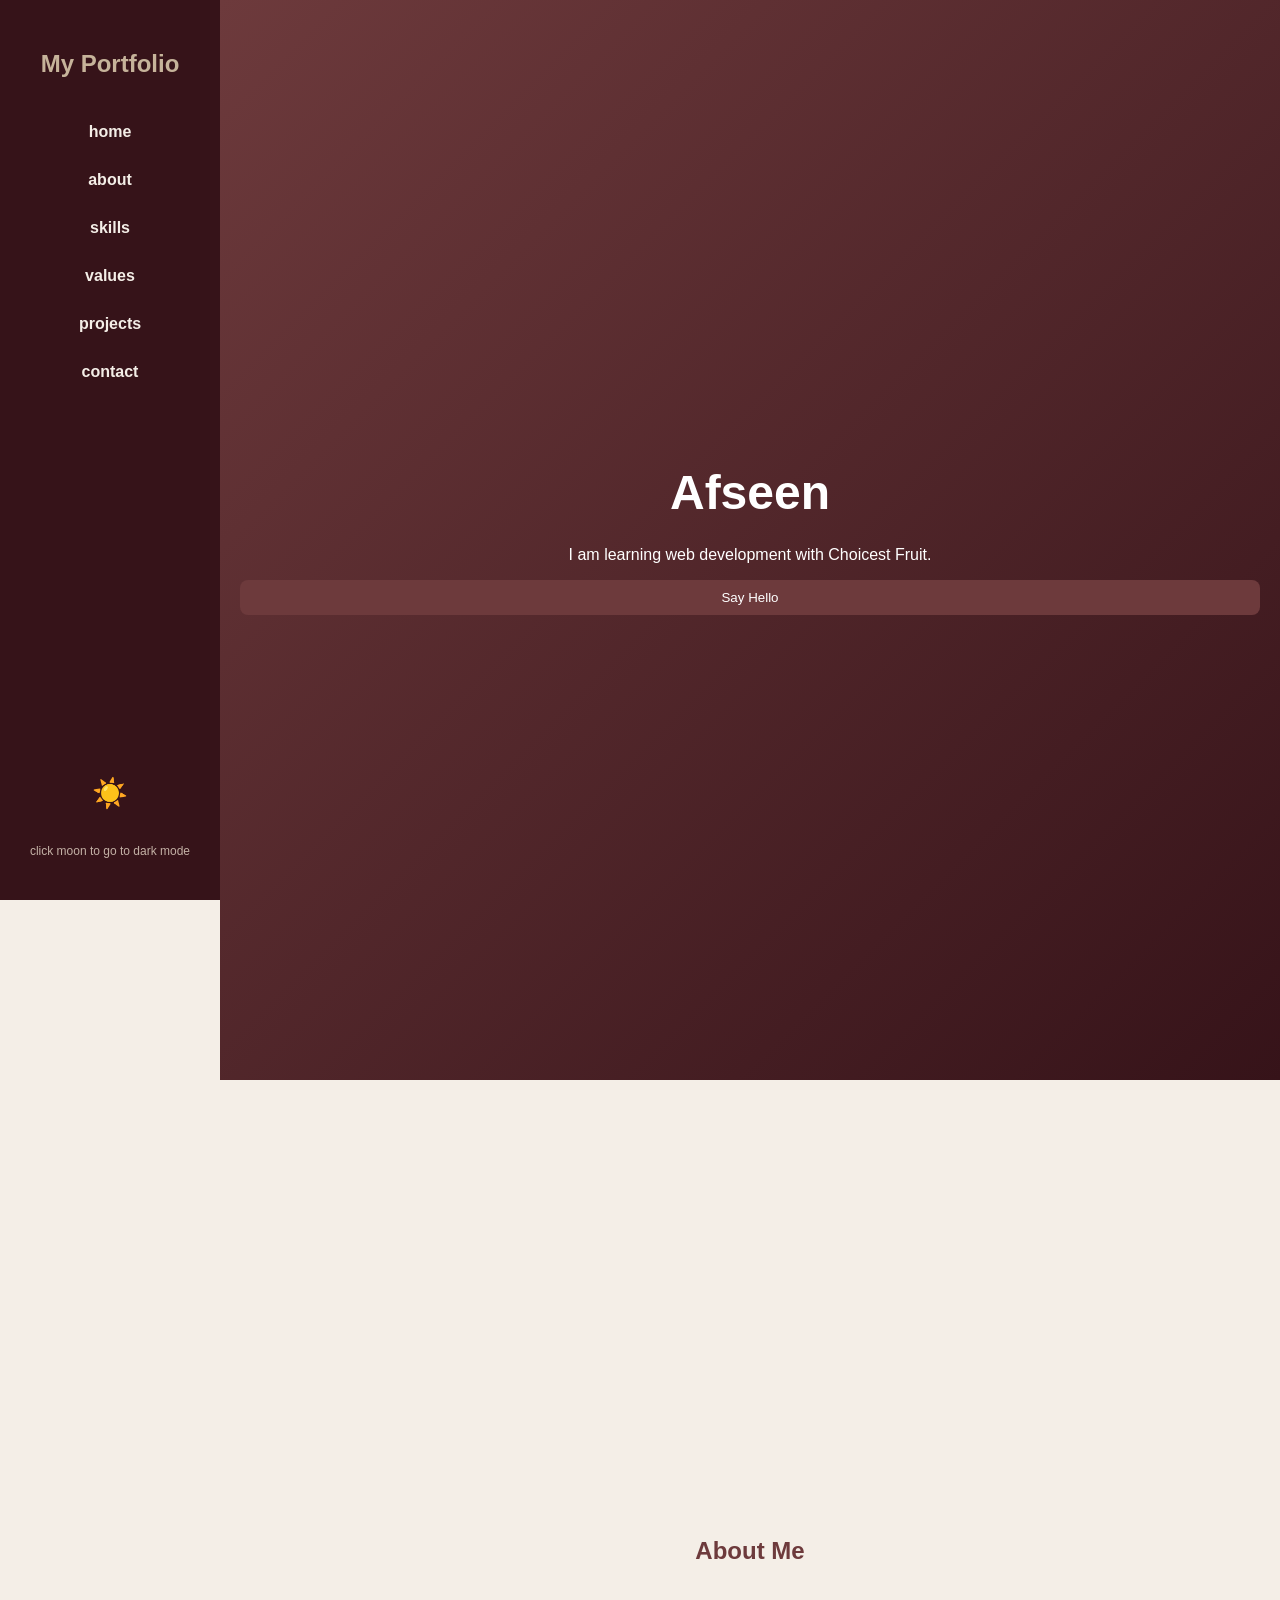
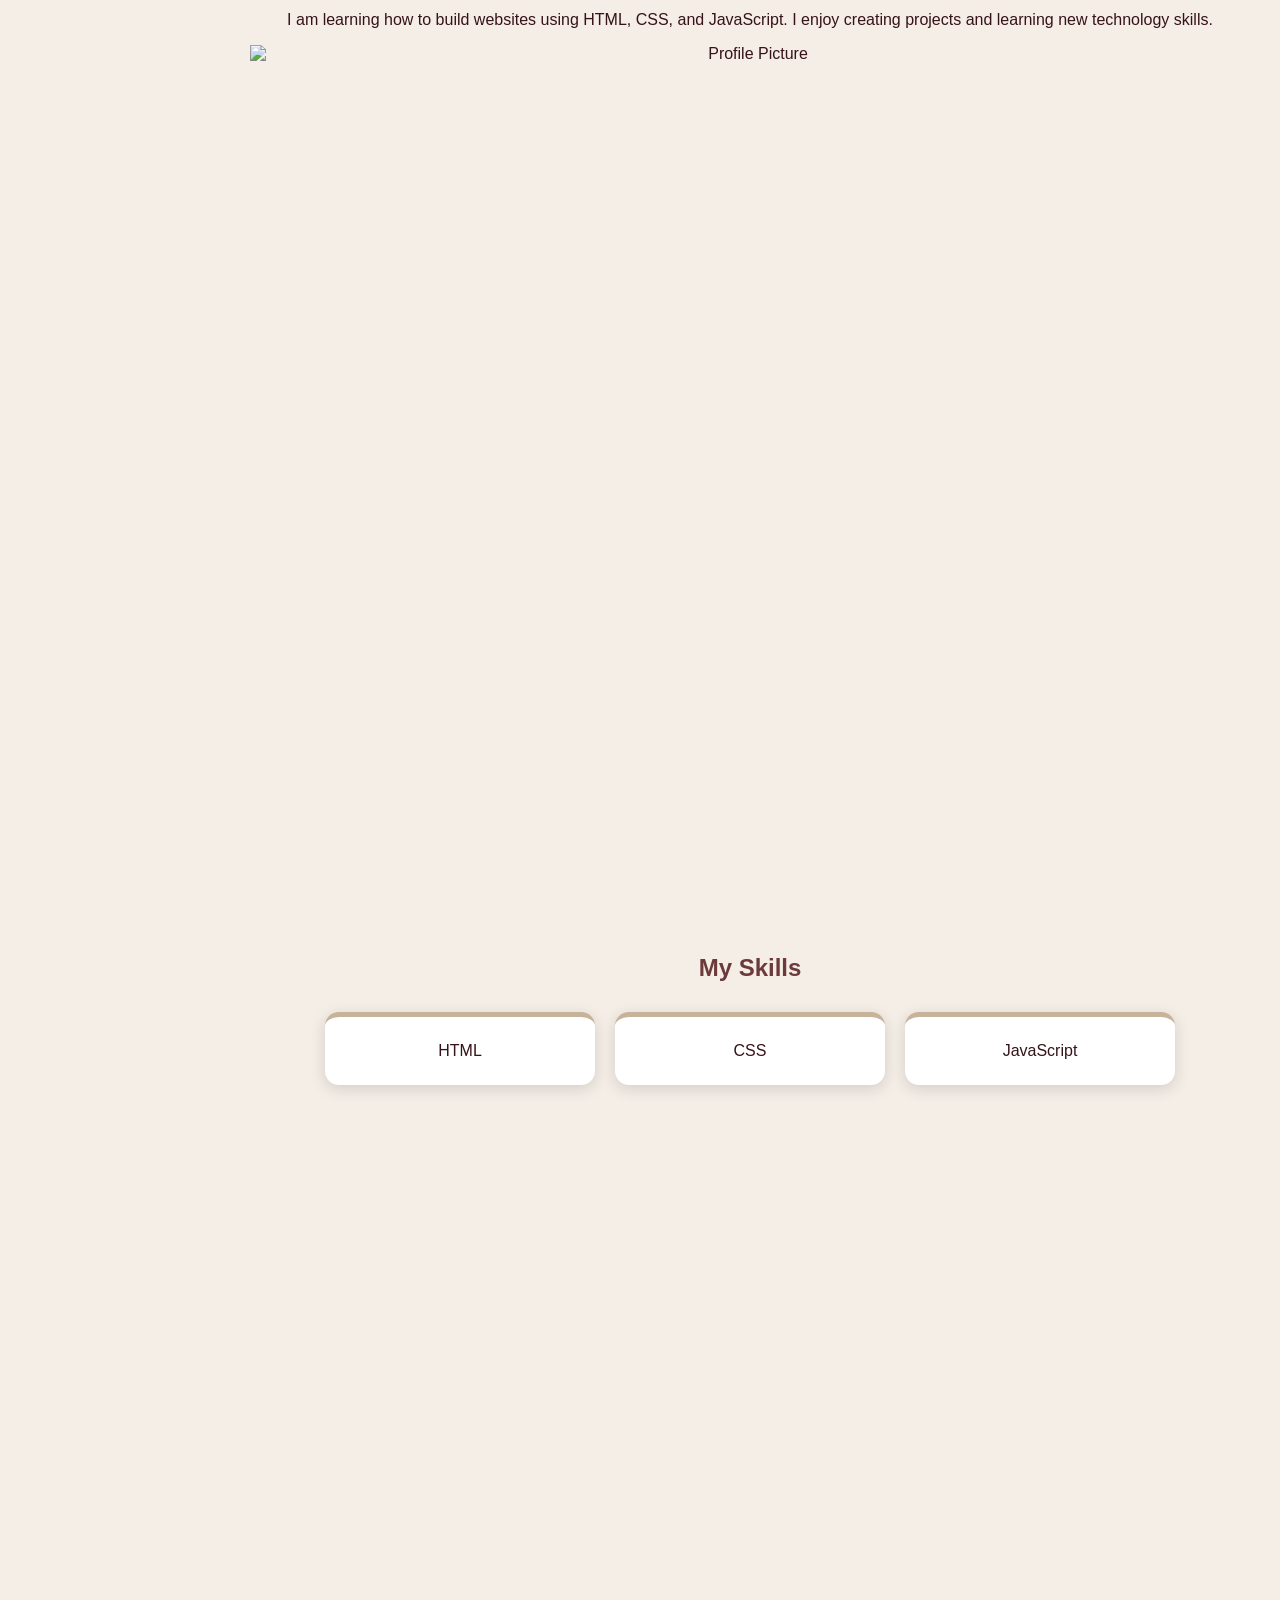
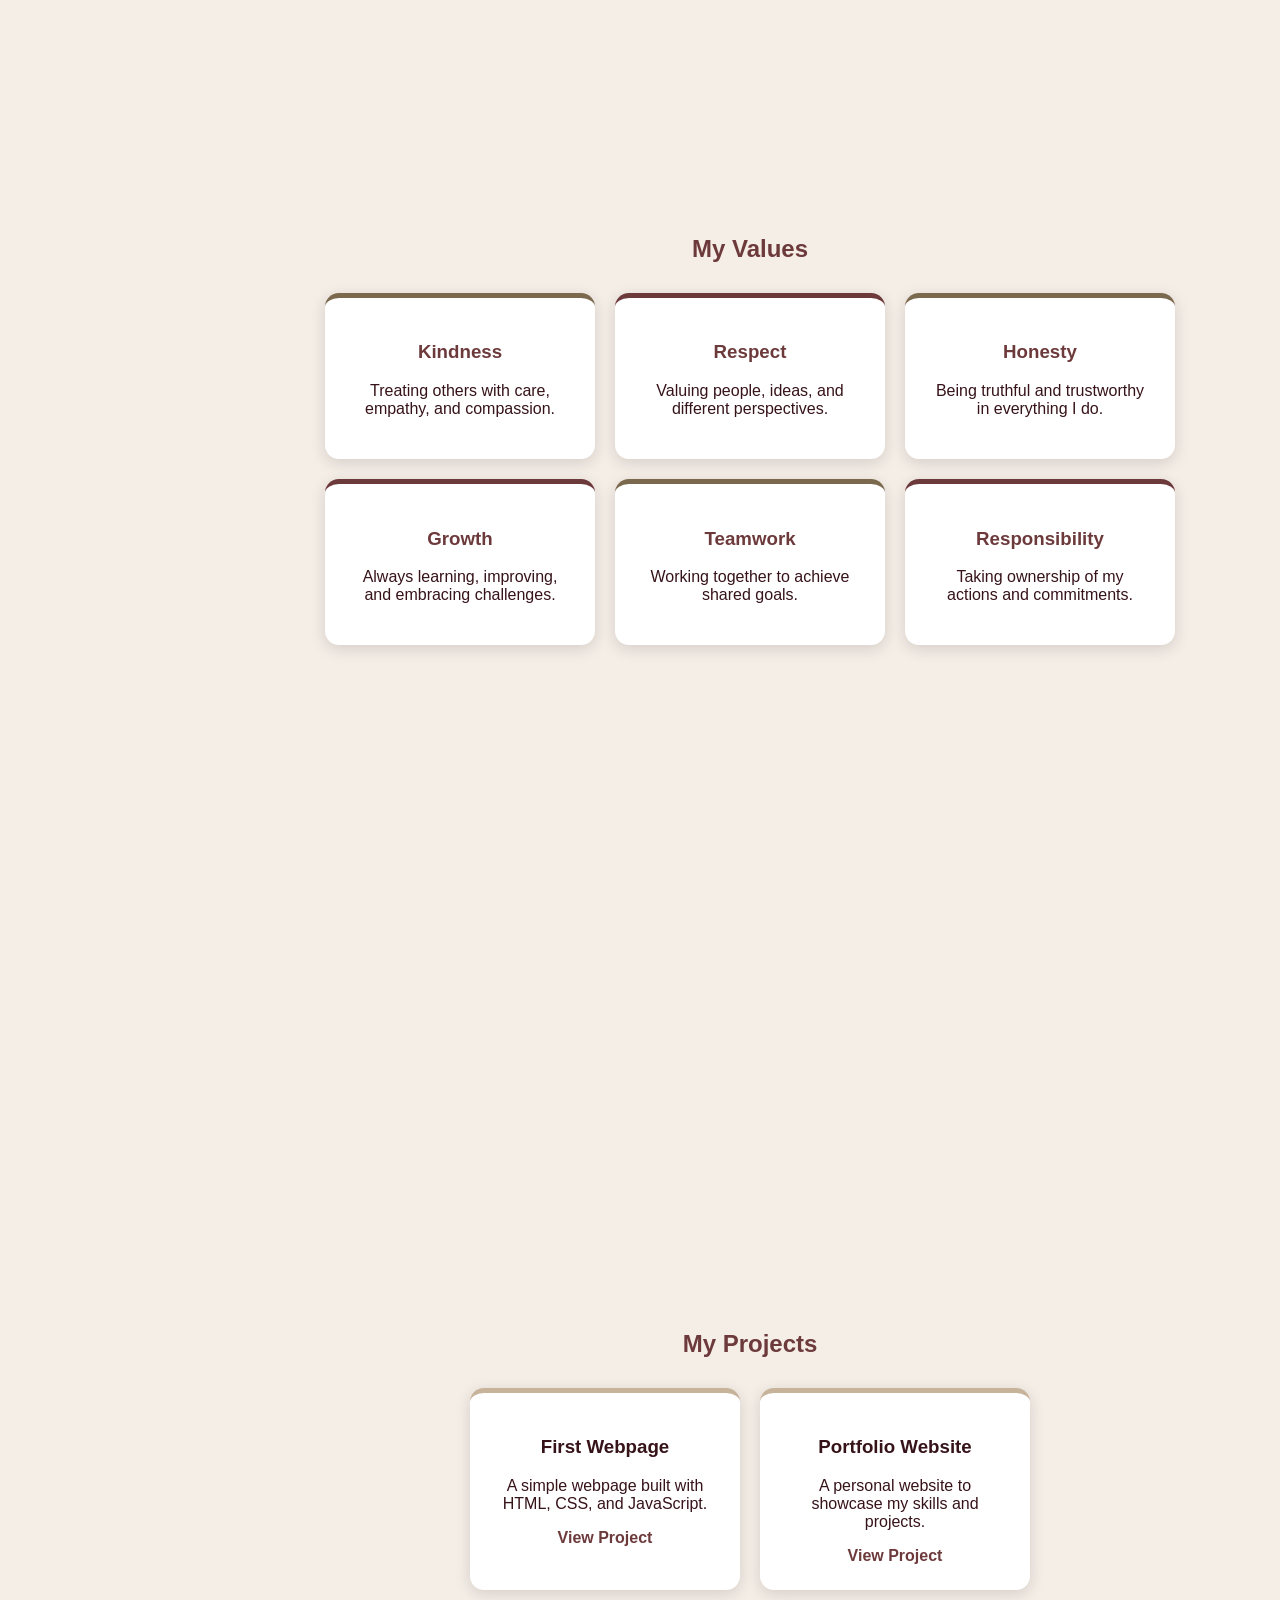
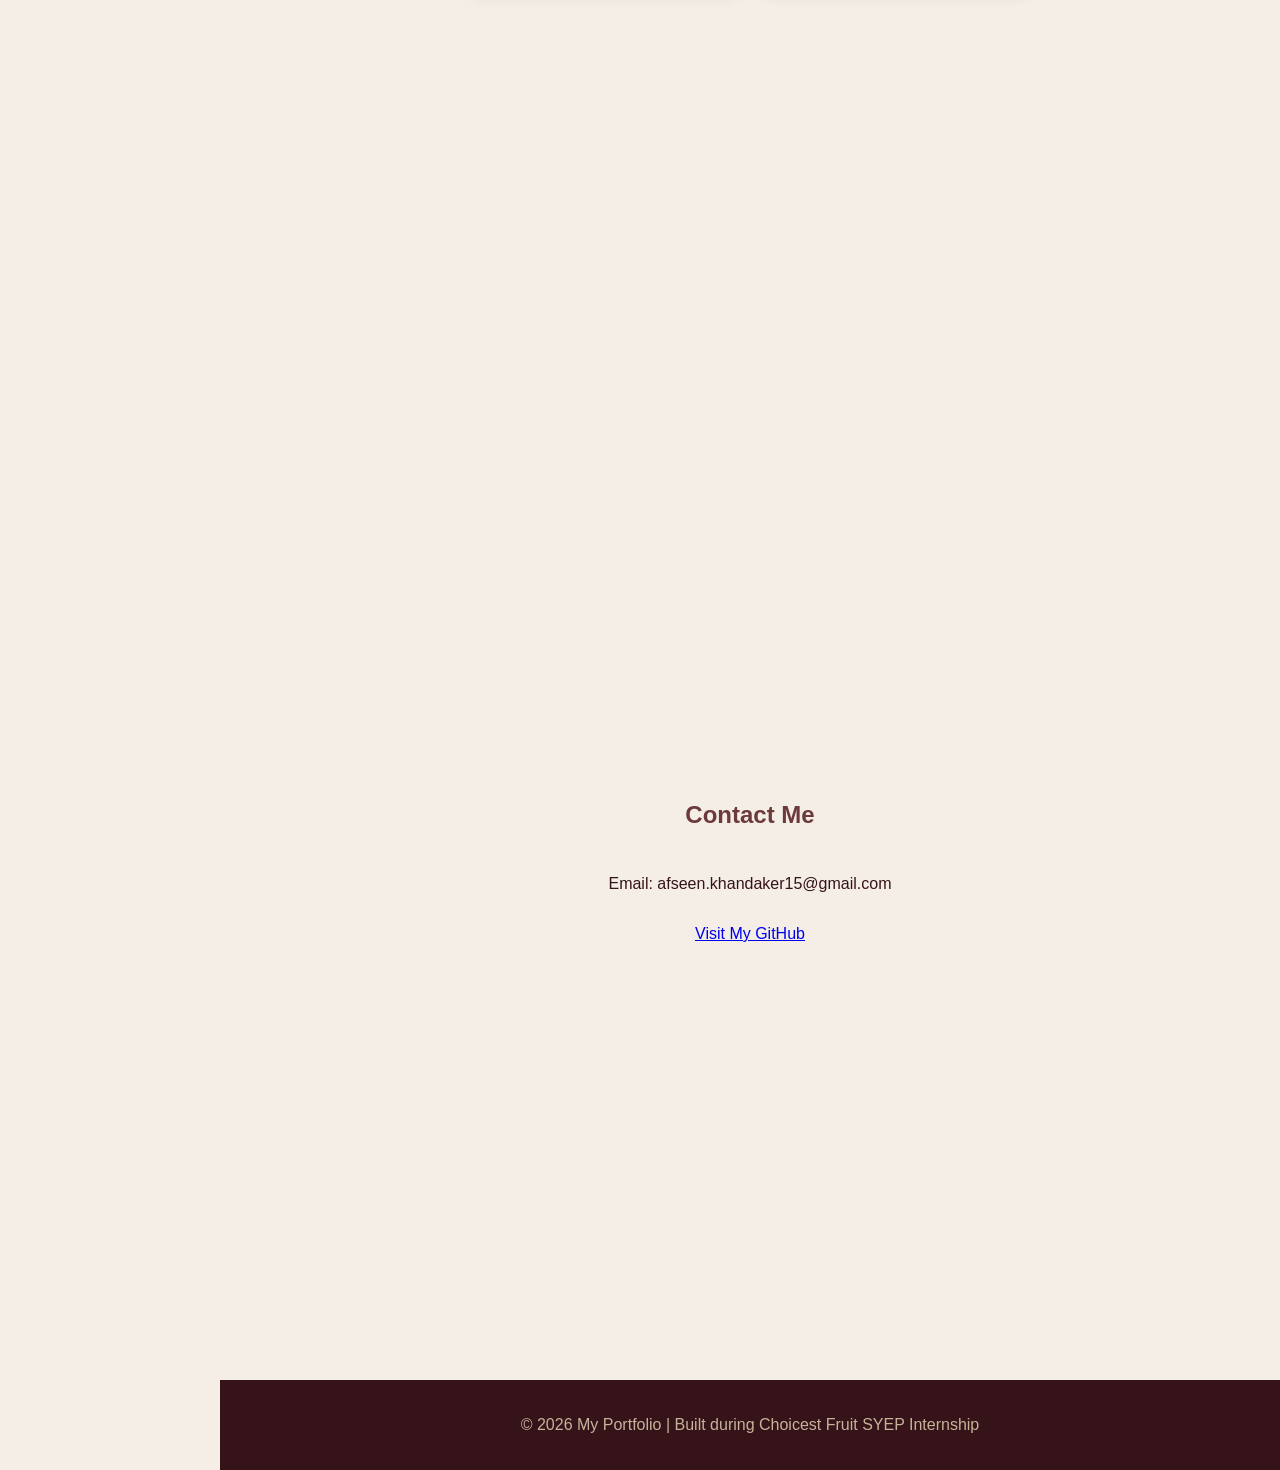
==== index.html @ c5406f1b "update values" ====
<!DOCTYPE html>
<html lang="en">
<head>
  <meta charset="UTF-8" />
  <meta name="viewport" content="width=device-width, initial-scale=1.0" />
  <title>My Portfolio Page</title>
  <link rel="stylesheet" href="style.css" />
</head>
<body>

  <div class="stars"></div>
  
  <nav class="navbar">
    <h2 class="logo">My Portfolio</h2>

    <div class="nav-links">
      <a href="#home">home</a>
      <a href="#about">about</a>
      <a href="#skills">skills</a>
      <a href="#values">values</a>
      <a href="#projects">projects</a>
      <a href="#contact">contact</a>
    </div>

    <div class="theme-wrapper">
      <button id="themeButton" class="theme-button">
        <span id="themeIcon">☀️</span>
      </button>
      <p class="theme-label">click moon to go to dark mode</p>
    </div>
  </nav>

  <header id="home" class="hero">
    <h1>Afseen</h1>
    <p>I am learning web development with Choicest Fruit.</p>
    <button id="helloButton">Say Hello</button>
    <p id="message"></p>
  </header>

  <section id="about" class="section">
    <h2>About Me</h2>
    <p>
      I am learning how to build websites using HTML, CSS, and JavaScript.
      I enjoy creating projects and learning new technology skills.
    </p>
    <img src="profile.jpg" alt="Profile Picture" class="profile-image" />
  </section>

  <section id="skills" class="section">
    <h2>My Skills</h2>

    <div class="card-container">
      <div class="card">HTML</div>
      <div class="card">CSS</div>
      <div class="card">JavaScript</div>
    </div>
  </section>
    <section id="values" class="section">
  <h2>My Values</h2>

  <div class="card-container">
    <div class="value-card">
      <h3>Kindness</h3>
      <p>Treating others with care, empathy, and compassion.</p>
    </div>

    <div class="value-card">
      <h3>Respect</h3>
      <p>Valuing people, ideas, and different perspectives.</p>
    </div>

    <div class="value-card">
      <h3>Honesty</h3>
      <p>Being truthful and trustworthy in everything I do.</p>
    </div>

    <div class="value-card">
      <h3>Growth</h3>
      <p>Always learning, improving, and embracing challenges.</p>
    </div>

    <div class="value-card">
      <h3>Teamwork</h3>
      <p>Working together to achieve shared goals.</p>
    </div>

    <div class="value-card">
      <h3>Responsibility</h3>
      <p>Taking ownership of my actions and commitments.</p>
    </div>
  </div>
</section>


  
  <section id="projects" class="section">
    <h2>My Projects</h2>

    <div class="card-container">
      <div class="project-card">
        <h3>First Webpage</h3>
        <p>A simple webpage built with HTML, CSS, and JavaScript.</p>
        <a href="#">View Project</a>
      </div>

      <div class="project-card">
        <h3>Portfolio Website</h3>
        <p>A personal website to showcase my skills and projects.</p>
        <a href="#">View Project</a>
      </div>
    </div>
  </section>

  <section id="contact" class="section">
    <h2>Contact Me</h2>
    <p>Email: afseen.khandaker15@gmail.com</p>
    <p>
      <a href="https://github.com" target="_blank">Visit My GitHub</a>
    </p>
  </section>

  <footer class="footer">
    <p>© 2026 My Portfolio | Built during Choicest Fruit SYEP Internship</p>
  </footer>

  <script src="script.js"></script>
</body>
</html>
---- style.css ----
body {
  margin: 0;
  font-family: Arial, sans-serif;
  background-color: #F4EEE7;
  color: #361319;
  transition: all 0.3s ease;

  /* Makes room for sidebar */
  padding-left: 220px;
}

html {
  scroll-behavior: smooth;
}

/* ===== Navbar ===== */
.navbar {
  position: fixed;
  left: 0;
  top: 0;
  width: 220px;
  height: 100vh;
  background: #361319;
  color: white;
  display: flex;
  flex-direction: column;
  align-items: center;
  padding-top: 30px;
  box-sizing: border-box;
  z-index: 1000;
}

.logo {
  color: #C6B39A;
  margin-bottom: 30px;
  text-align: center;
}

.nav-links {
  display: flex;
  flex-direction: column;
  width: 100%;
  flex: 1;
}

.nav-links a {
  color: #F4EEE7;
  text-decoration: none;
  padding: 15px 20px;
  text-align: center;
  font-weight: bold;
  transition: all 0.3s ease;
}

.nav-links a:hover {
  color: #C6B39A;
  background: rgba(255, 255, 255, 0.08);
  box-shadow: inset 4px 0 #C6B39A;
}

#themeButton {
  margin-top: auto;
  margin-bottom: 30px;
}

/* ===== Buttons ===== */
button {
  background: #6D3A3C;
  color: white;
  border: none;
  padding: 10px 16px;
  cursor: pointer;
  border-radius: 8px;
  transition: all 0.3s ease;
}

button:hover {
  background: #7B694E;
  transform: translateY(-2px);
}

/* ===== Hero ===== */
.hero {
  text-align: center;
  padding: 90px 20px;
  min-height: 100vh;

  display: flex;
  flex-direction: column;
  justify-content: center;

  background: linear-gradient(
    135deg,
    #6D3A3C,
    #361319
  );
  color: white;
}

.hero h1 {
  font-size: 3rem;
  margin-bottom: 10px;
}

/* ===== Sections ===== */
.section {
  padding: 60px 30px;
  text-align: center;

  min-height: 100vh;

  display: flex;
  flex-direction: column;
  justify-content: center;
}

.section h2 {
  color: #6D3A3C;
  margin-bottom: 30px;
}

/* ===== Cards ===== */
.card-container {
  display: flex;
  justify-content: center;
  gap: 20px;
  flex-wrap: wrap;
}

.card,
.project-card,
.value-card {
  background: #FFFFFF;
  padding: 25px;
  width: 220px;
  border-radius: 14px;
  box-shadow: 0 4px 15px rgba(54, 19, 25, 0.15);
  transition: all 0.35s ease;
  border-top: 5px solid #C6B39A;
}

/* Hover Animation */
.card:hover,
.project-card:hover,
.value-card:hover {
  transform: translateY(-10px) scale(1.05);
  box-shadow: 0 10px 25px rgba(54, 19, 25, 0.3);
}

/* ===== Value Cards ===== */
.value-card h3 {
  color: #6D3A3C;
}

.value-card:nth-child(odd) {
  border-top-color: #7B694E;
}

.value-card:nth-child(even) {
  border-top-color: #6D3A3C;
}

/* ===== Project Links ===== */
.project-card a {
  color: #6D3A3C;
  text-decoration: none;
  font-weight: bold;
}

.project-card a:hover {
  color: #7B694E;
}

/* ===== Footer ===== */
.footer {
  text-align: center;
  background: #361319;
  color: #C6B39A;
  padding: 20px;
}

/* ===== Dark Mode ===== */
.dark {
  background-color: #280B0F;
  color: #E7D9C9;
}

/* Navbar */
.dark .navbar {
  background: #1A0609;
}

.dark .logo {
  color: #C6B39A;
}

.dark .nav-links a {
  color: #E7D9C9;
}

.dark .nav-links a:hover {
  color: #C6B39A;
}

/* Hero */
.dark .hero {
  background: linear-gradient(
    135deg,
    #361319,
    #280B0F
  );
}

/* Headings */
.dark .section h2 {
  color: #C6B39A;
}

/* Cards */
.dark .card,
.dark .project-card,
.dark .value-card {
  background: #361319;
  color: #F4EEE7;
  border-top: 5px solid #C6B39A;
  box-shadow: 0 4px 15px rgba(0,0,0,0.4);
}

.dark .card:hover,
.dark .project-card:hover,
.dark .value-card:hover {
  background: #4A1F25;
}

/* Links */
.dark .project-card a {
  color: #C6B39A;
}

.dark .project-card a:hover {
  color: white;
}

/* Buttons */
.dark button {
  background: #7B694E;
}

.dark button:hover {
  background: #C6B39A;
  color: #280B0F;
}

/* Footer */
.dark .footer {
  background: #1A0609;
  color: #C6B39A;
}



/* ===== Mobile ===== */
@media (max-width: 768px) {

  .navbar {
    width: 100%;
    height: auto;
    position: fixed;

    flex-direction: row;
    justify-content: space-between;
    padding: 15px;
  }

  .logo {
    margin: 0;
  }

  .nav-links {
    flex-direction: row;
    width: auto;
  }

  .nav-links a {
    padding: 10px;
    font-size: 0.9rem;
  }

  body {
    padding-left: 0;
    padding-top: 80px;
  }

  #themeButton {
    margin: 0;
  }

  .hero,
  .section {
    min-height: auto;
  }
}

/* =========================
   THEME TOGGLE
========================= */

/* ===== Theme Toggle (ICON ONLY) ===== */

.theme-wrapper {
  display: flex;
  flex-direction: column;
  align-items: center;
  margin-bottom: 30px;
}

.theme-button {
  background: none;
  border: none;
  font-size: 1.8rem;
  cursor: pointer;
  color: #C6B39A;

  transition: transform 0.5s ease, color 0.5s ease;
}

.theme-button:hover {
  transform: scale(1.2);
}

.theme-button.rotate {
  transform: rotate(180deg);
}

.theme-label {
  font-size: 0.75rem;
  color: #E7D9C9;
  margin-top: 6px;
  text-align: center;
  opacity: 0.8;
}

/* =========================
   STARS
========================= */

.stars {
  position: fixed;
  top: 0;
  left: 0;

  width: 100%;
  height: 100%;

  pointer-events: none;
  z-index: -1;

  opacity: 0;
  transition: opacity 1s ease;
}

.stars::before,
.stars::after {
  content: "";

  position: absolute;
  width: 100%;
  height: 100%;

  background-image:
    radial-gradient(circle, white 1px, transparent 1px),
    radial-gradient(circle, white 1px, transparent 1px),
    radial-gradient(circle, white 1px, transparent 1px);

  background-size:
    120px 120px,
    180px 180px,
    240px 240px;

  animation: twinkle 4s infinite alternate;
}

.dark .stars {
  opacity: 1;
}

@keyframes twinkle {
  from {
    opacity: 0.3;
  }
  to {
    opacity: 1;
  }
}


/* ========================= CLOUDS (LIGHT MODE) ========================= */
.clouds {
  position: fixed;
  top: 0;
  left: 0;
  width: 100%;
  height: 100%;
  pointer-events: none;
  z-index: -1;
  opacity: 1;
  transition: opacity 0.8s ease;
}

/* hide clouds in dark mode */
.dark .clouds {
  opacity: 0;
}

/* cloud shapes */
.clouds::before,
.clouds::after {
  content: "";
  position: absolute;
  background: rgba(255, 255, 255, 0.8);
  border-radius: 50px;
  width: 200px;
  height: 60px;
  top: 20%;
  left: -250px;
  box-shadow:
    120px 30px 0 rgba(255, 255, 255, 0.8),
    240px 10px 0 rgba(255, 255, 255, 0.7),
    360px 40px 0 rgba(255, 255, 255, 0.6);
  animation: moveClouds 25s linear infinite;
}

/* second cloud layer */
.clouds::after {
  top: 60%;
  width: 180px;
  height: 50px;
  animation-duration: 35s;
  opacity: 0.7;
}

/* animation */
@keyframes moveClouds {
  from {
    transform: translateX(0);
  }
  to {
    transform: translateX(140vw);
  }
}

/* =========================
   SMOOTH BACKGROUND CHANGE
========================= */

body {
  transition:
    background-color 0.8s ease,
    color 0.8s ease;
}

.hero,
.navbar,
.card,
.project-card,
.value-card,
.footer {
  transition: all 0.8s ease;
}

/* override global button style for theme toggle */
.theme-button {
  background: none !important;
  border: none !important;
  box-shadow: none !important;
  padding: 0 !important;
  border-radius: 0 !important;
  font-size: 1.8rem;
  line-height: 1;
}
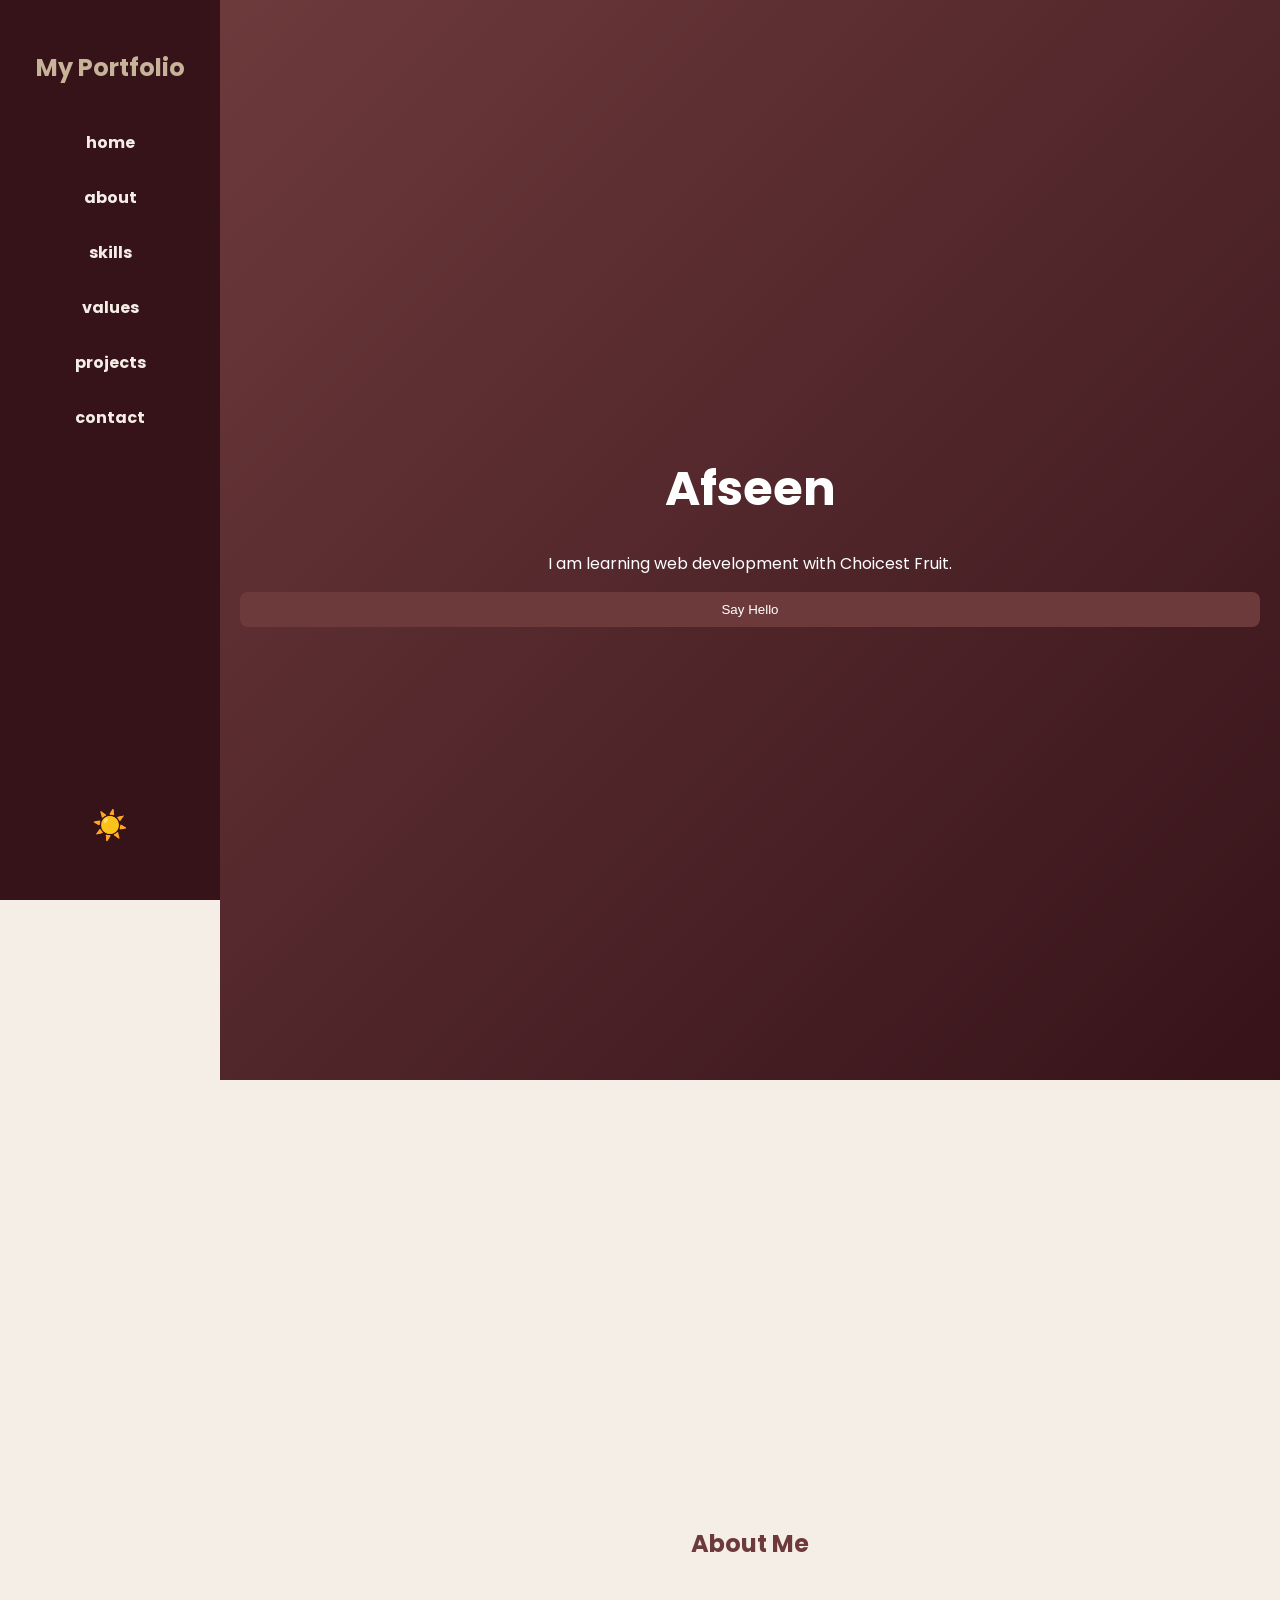
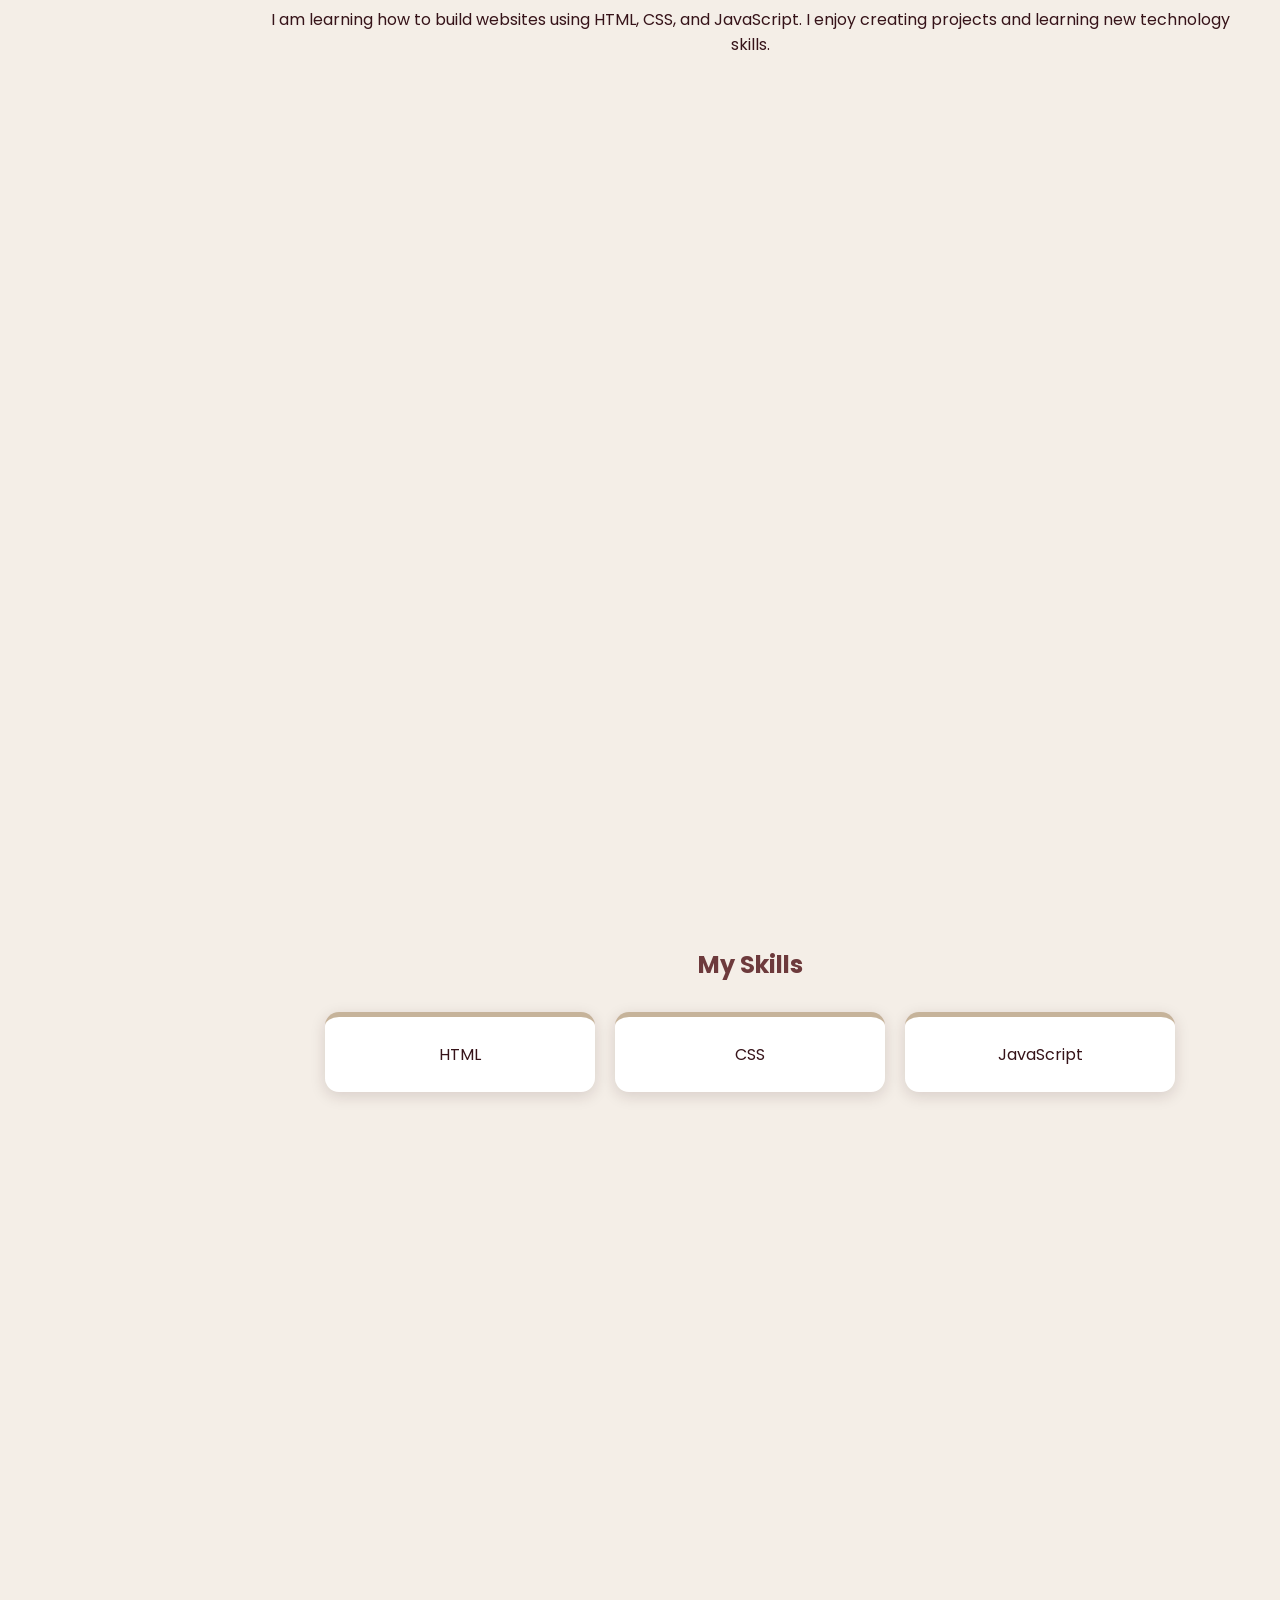
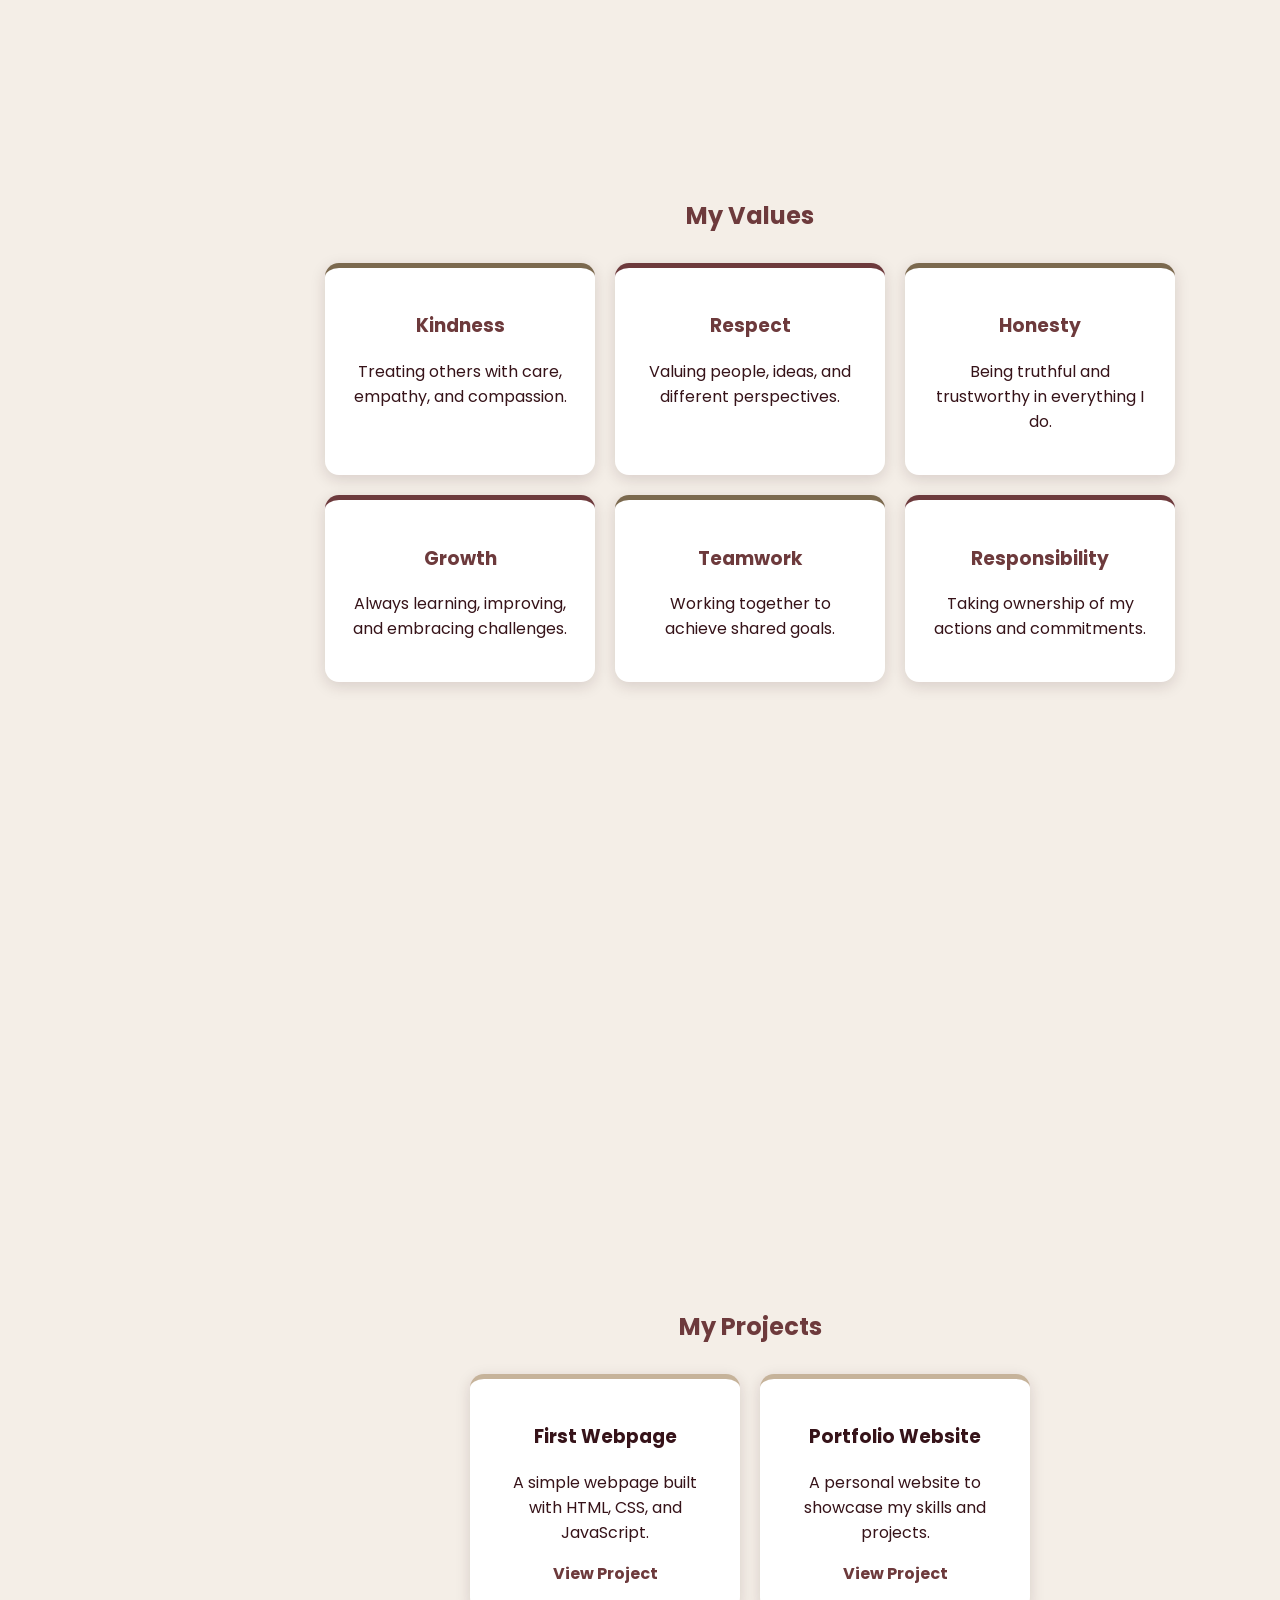
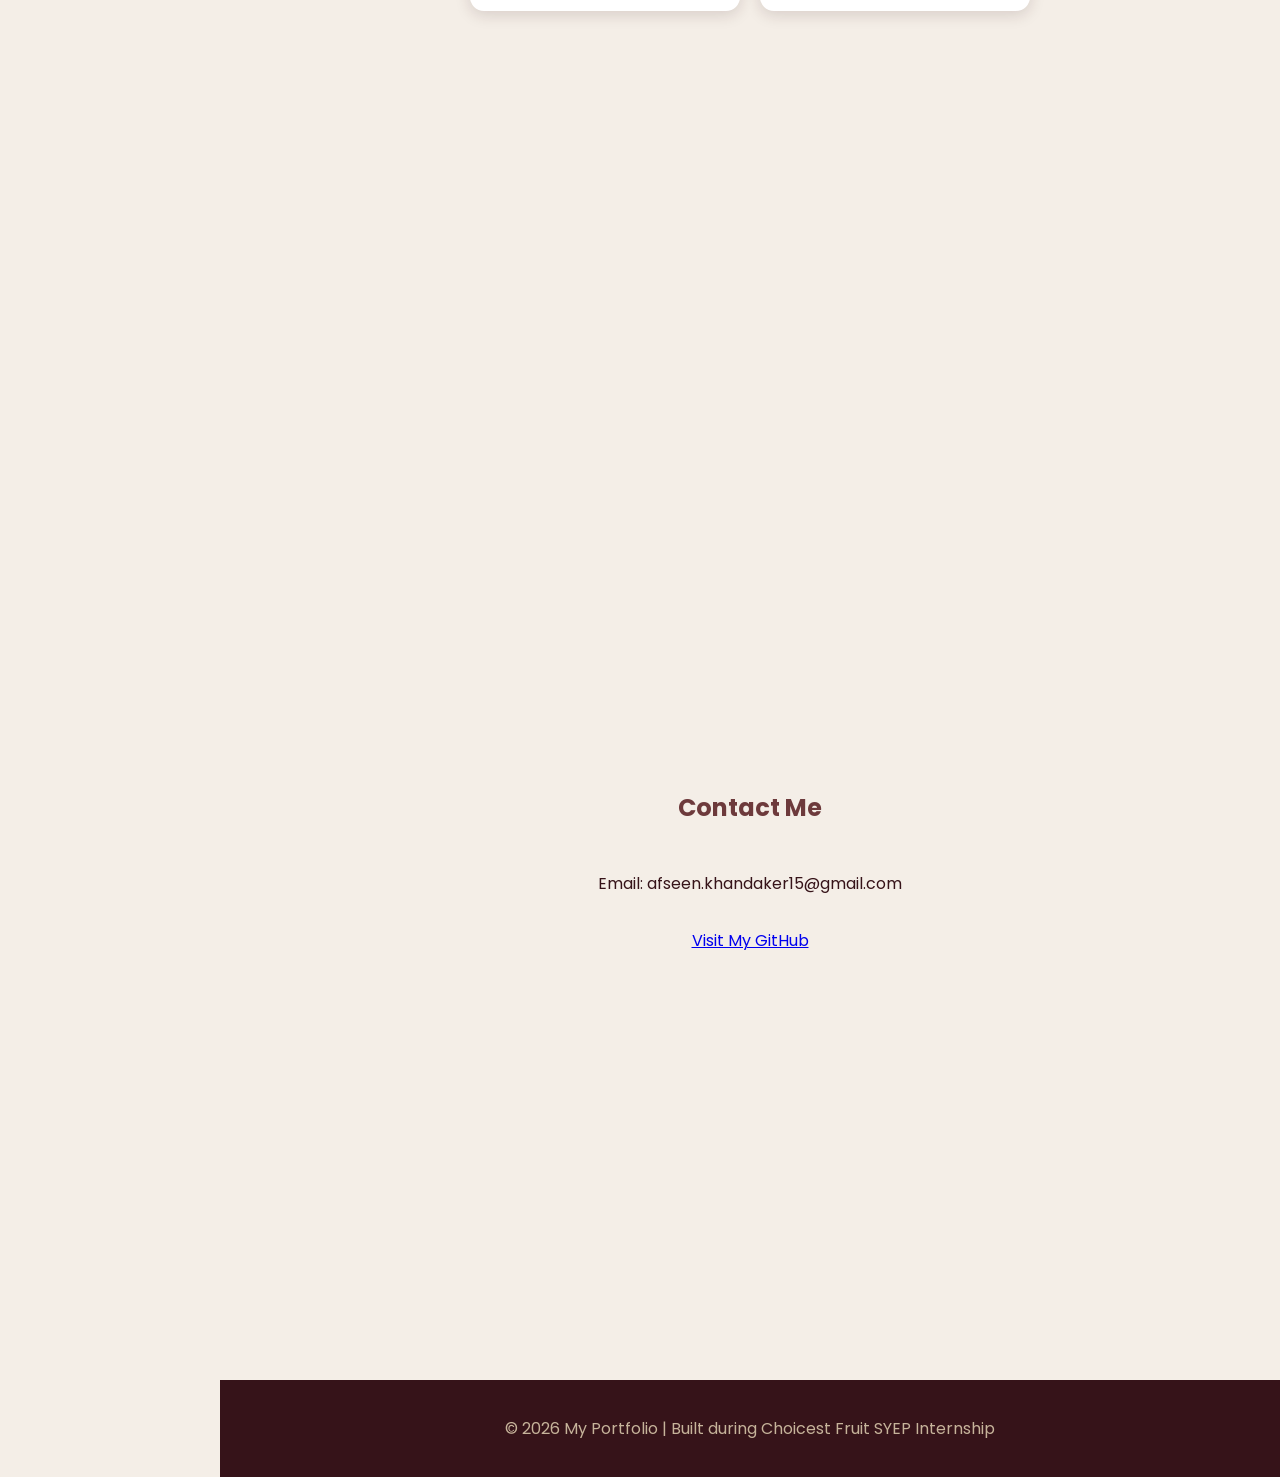
==== commit 8769df4a: "About me" ====
--- a/index.html
+++ b/index.html
@@ -5,6 +5,7 @@
   <meta name="viewport" content="width=device-width, initial-scale=1.0" />
   <title>My Portfolio Page</title>
   <link rel="stylesheet" href="style.css" />
+  <link href="https://fonts.googleapis.com/css2?family=Poppins:wght@300;400;500;600;700&display=swap" rel="stylesheet">
 </head>
 <body>
 
@@ -12,6 +13,7 @@
   
   <nav class="navbar">
     <h2 class="logo">My Portfolio</h2>
+    <button id="menuToggle" class="menu-toggle" aria-label="Toggle navigation">☰</button>
 
     <div class="nav-links">
       <a href="#home">home</a>
@@ -26,7 +28,6 @@
       <button id="themeButton" class="theme-button">
         <span id="themeIcon">☀️</span>
       </button>
-      <p class="theme-label">click moon to go to dark mode</p>
     </div>
   </nav>
 
@@ -43,7 +44,6 @@
       I am learning how to build websites using HTML, CSS, and JavaScript.
       I enjoy creating projects and learning new technology skills.
     </p>
-    <img src="profile.jpg" alt="Profile Picture" class="profile-image" />
   </section>
 
   <section id="skills" class="section">
--- a/style.css
+++ b/style.css
@@ -1,6 +1,6 @@
 body {
   margin: 0;
-  font-family: Arial, sans-serif;
+  font-family: 'Poppins', sans-serif;
   background-color: #F4EEE7;
   color: #361319;
   transition: all 0.3s ease;
@@ -52,6 +52,17 @@
   transition: all 0.3s ease;
 }
 
+/* Mobile menu toggle button */
+.menu-toggle {
+  display: none;
+  background: none;
+  border: none;
+  color: #C6B39A;
+  font-size: 1.8rem;
+  cursor: pointer;
+  margin-left: 10px;
+}
+
 .nav-links a:hover {
   color: #C6B39A;
   background: rgba(255, 255, 255, 0.08);
@@ -272,6 +283,10 @@
     padding: 15px;
   }
 
+  .menu-toggle {
+    display: block;
+  }
+
   .logo {
     margin: 0;
   }
@@ -298,6 +313,53 @@
   .hero,
   .section {
     min-height: auto;
+  }
+}
+
+/* Mobile dropdown behavior: hide nav-links by default and show when nav is open */
+@media (max-width: 768px) {
+  .nav-links {
+    display: none;
+    position: absolute;
+    top: 62px;
+    left: 0;
+    right: 0;
+    background: #361319;
+    padding: 10px 0 18px;
+    flex-direction: column;
+    align-items: center;
+    gap: 4px;
+    box-shadow: 0 8px 20px rgba(54,19,25,0.2);
+    z-index: 999;
+  }
+
+  .navbar.nav-open .nav-links {
+    display: flex;
+  }
+
+  .nav-links a {
+    width: 100%;
+    padding: 12px 16px;
+    text-align: center;
+    font-size: 1rem;
+  }
+
+  .hero h1 {
+    font-size: 2rem;
+  }
+
+  .card,
+  .project-card,
+  .value-card {
+    width: min(320px, 90%);
+  }
+
+  .profile-image {
+    width: 140px;
+    max-width: 40%;
+    height: auto;
+    border-radius: 50%;
+    margin: 18px auto 0;
   }
 }
 
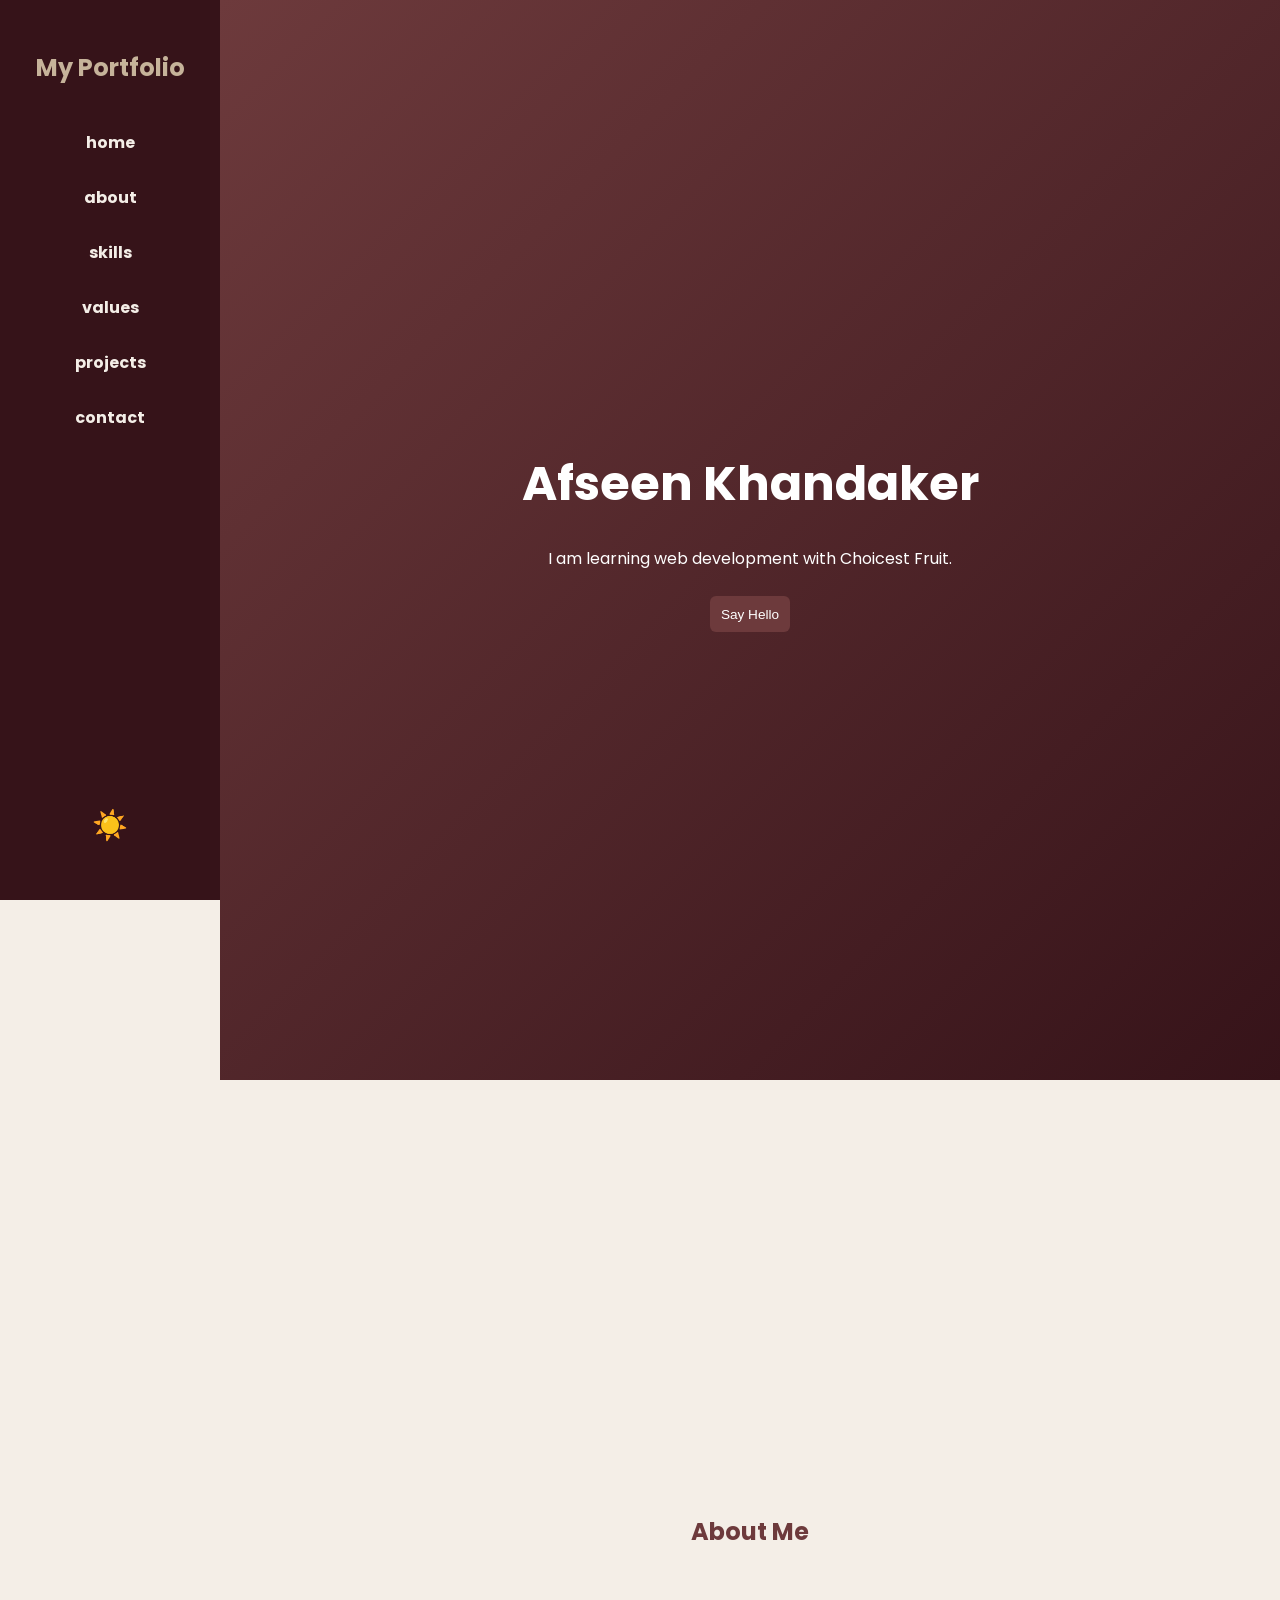
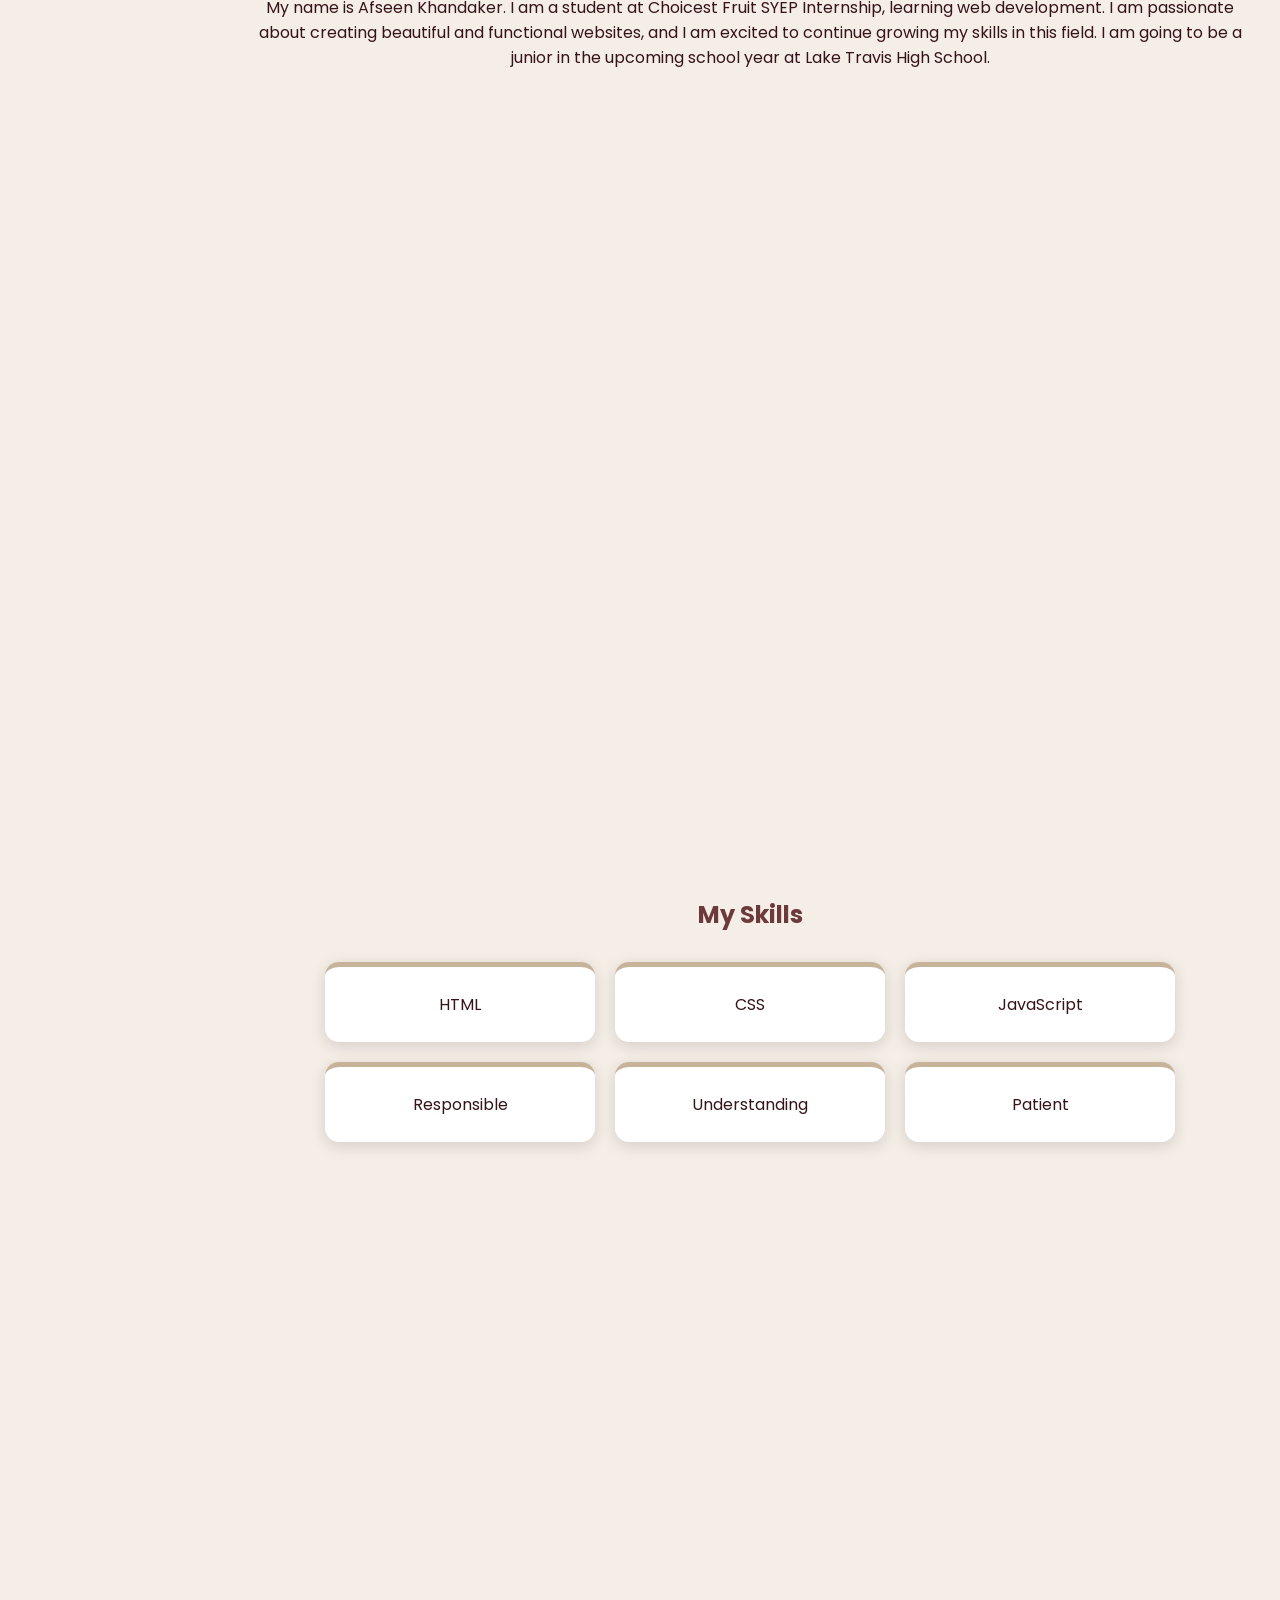
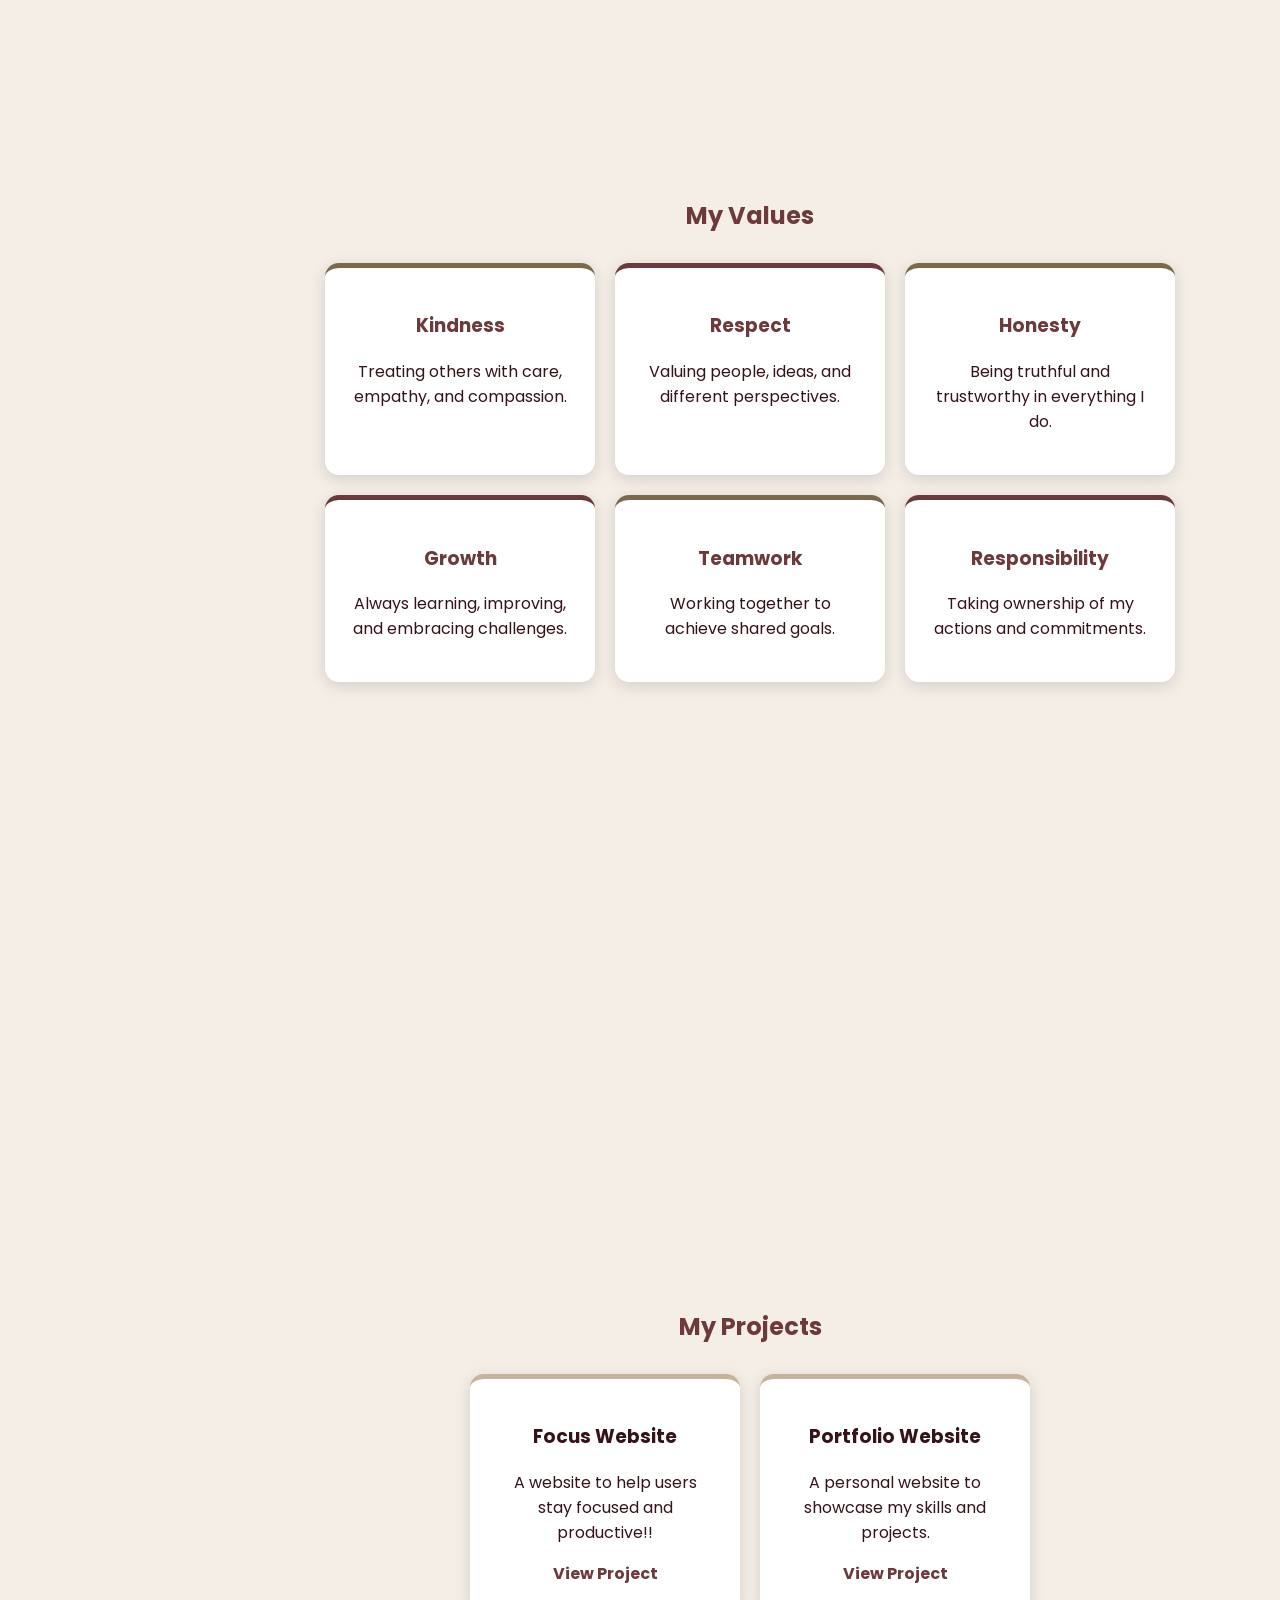
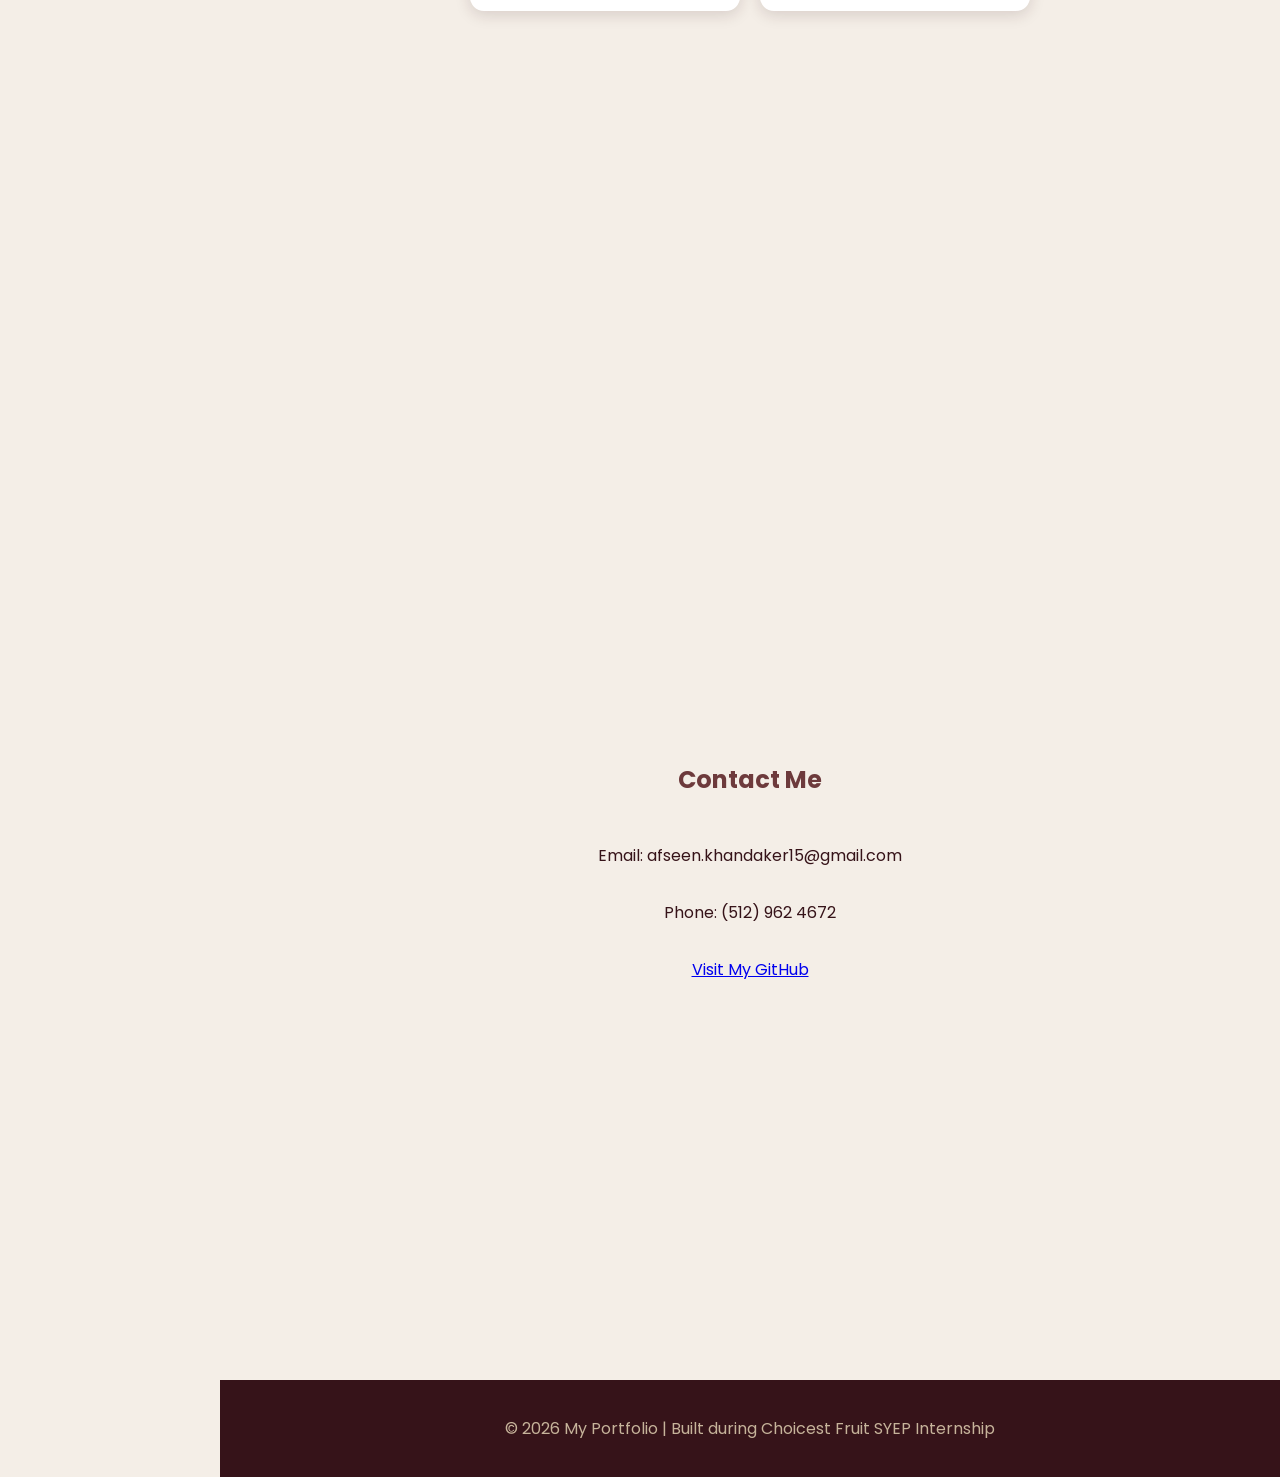
==== commit f35b6a71: "adjust formatting" ====
--- a/index.html
+++ b/index.html
@@ -32,7 +32,7 @@
   </nav>
 
   <header id="home" class="hero">
-    <h1>Afseen</h1>
+    <h1>Afseen Khandaker</h1>
     <p>I am learning web development with Choicest Fruit.</p>
     <button id="helloButton">Say Hello</button>
     <p id="message"></p>
@@ -41,8 +41,9 @@
   <section id="about" class="section">
     <h2>About Me</h2>
     <p>
-      I am learning how to build websites using HTML, CSS, and JavaScript.
-      I enjoy creating projects and learning new technology skills.
+      My name is Afseen Khandaker. I am a student at Choicest Fruit SYEP Internship, learning web development.
+       I am passionate about creating beautiful and functional websites, and I am excited to continue growing my skills in this field.
+       I am going to be a junior in the upcoming school year at Lake Travis High School.
     </p>
   </section>
 
@@ -53,6 +54,9 @@
       <div class="card">HTML</div>
       <div class="card">CSS</div>
       <div class="card">JavaScript</div>
+      <div class="card">Responsible</div>
+      <div class="card">Understanding</div>
+      <div class="card">Patient</div>
     </div>
   </section>
     <section id="values" class="section">
@@ -98,9 +102,9 @@
 
     <div class="card-container">
       <div class="project-card">
-        <h3>First Webpage</h3>
-        <p>A simple webpage built with HTML, CSS, and JavaScript.</p>
-        <a href="#">View Project</a>
+        <h3>Focus Website</h3>
+        <p>A website to help users stay focused and productive!!</p>
+        <a href="https://afseenk.github.io/focusApp/" target="_blank" rel="noopener noreferrer">View Project</a>
       </div>
 
       <div class="project-card">
@@ -114,8 +118,9 @@
   <section id="contact" class="section">
     <h2>Contact Me</h2>
     <p>Email: afseen.khandaker15@gmail.com</p>
+    <p>Phone: (512) 962 4672</p>
     <p>
-      <a href="https://github.com" target="_blank">Visit My GitHub</a>
+      <a href="https://github.com/afseenk" target="_blank">Visit My GitHub</a>
     </p>
   </section>
 
--- a/style.css
+++ b/style.css
@@ -88,6 +88,24 @@
 button:hover {
   background: #7B694E;
   transform: translateY(-2px);
+}
+
+/* Smaller 'Say Hello' button */
+#helloButton {
+  /* keep height consistent, set explicit width (length) */
+  padding: 6px 8px;
+  font-size: 0.85rem;
+  width: 80px;
+  height: 36px;
+  min-width: unset;
+  border-radius: 6px;
+  white-space: nowrap;
+}
+
+/* Center the Say Hello button */
+#helloButton {
+  display: block;
+  margin: 0.6rem auto 0;
 }
 
 /* ===== Hero ===== */
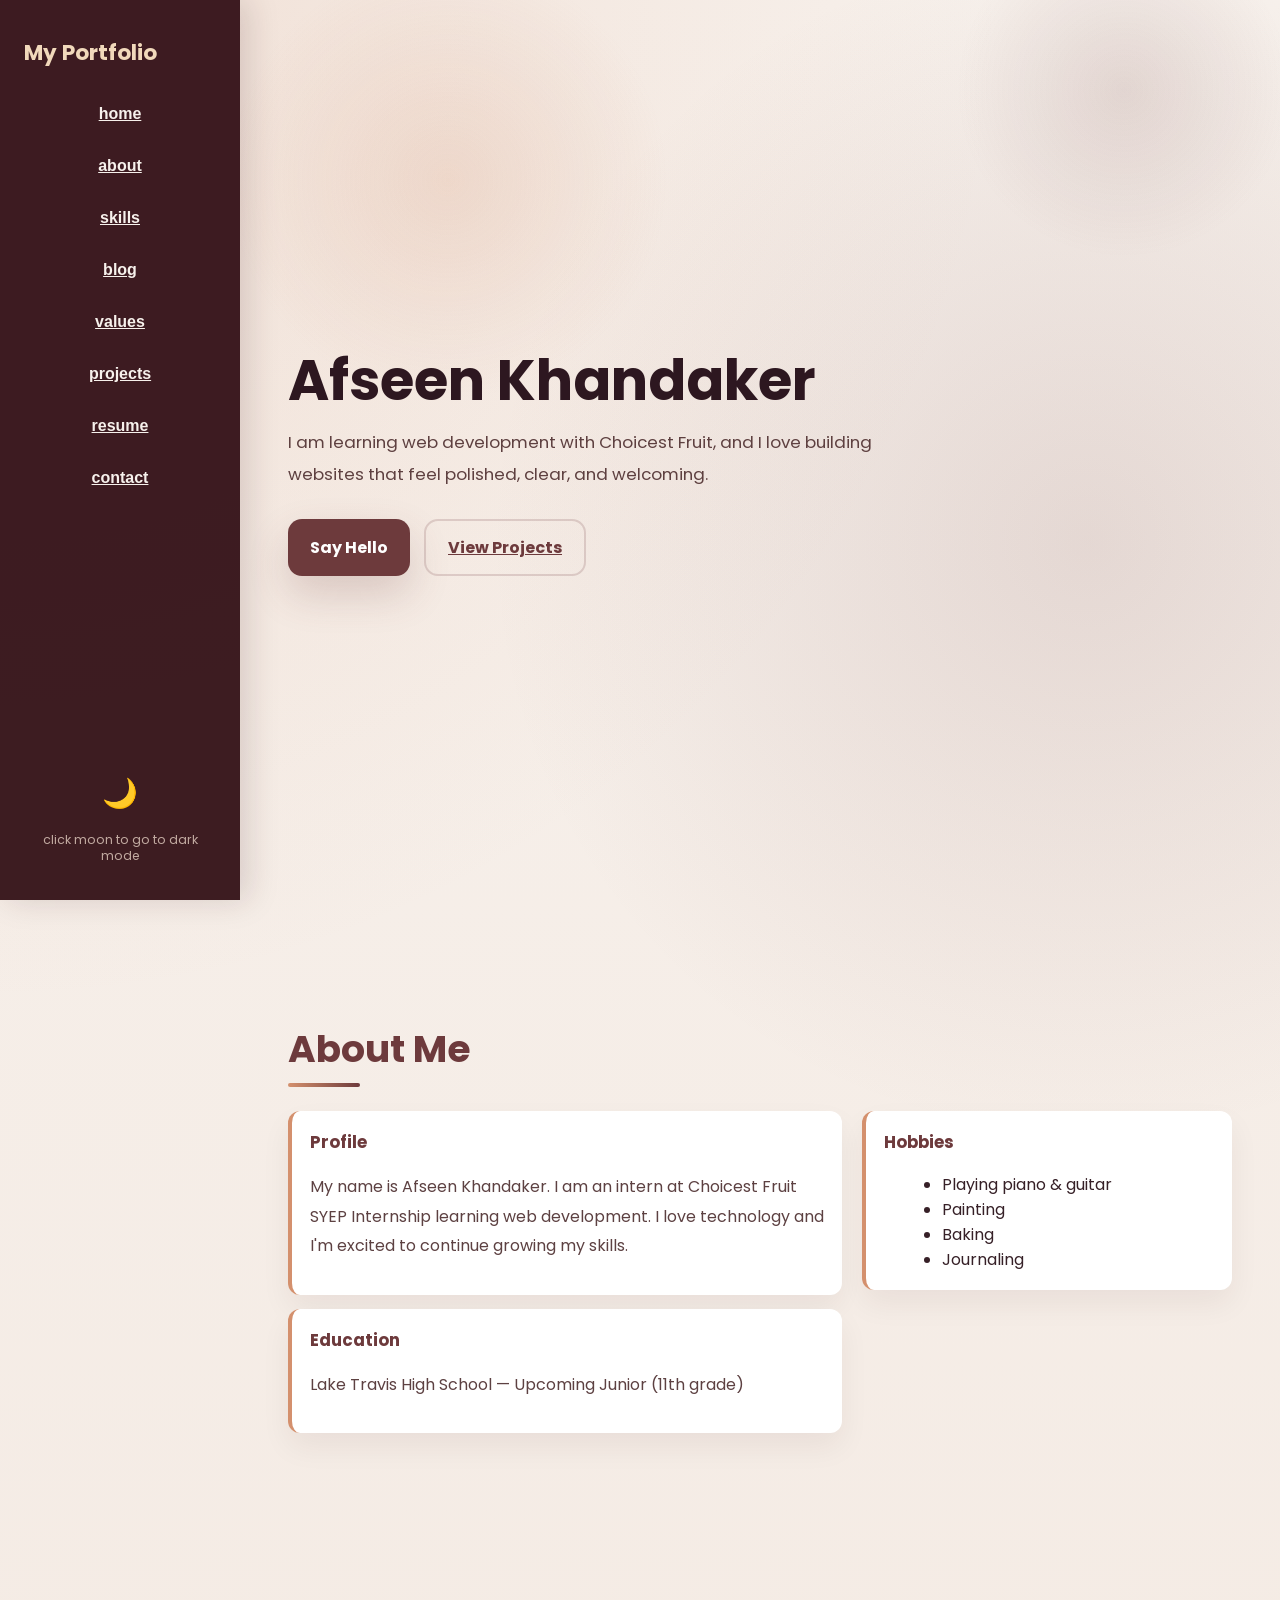
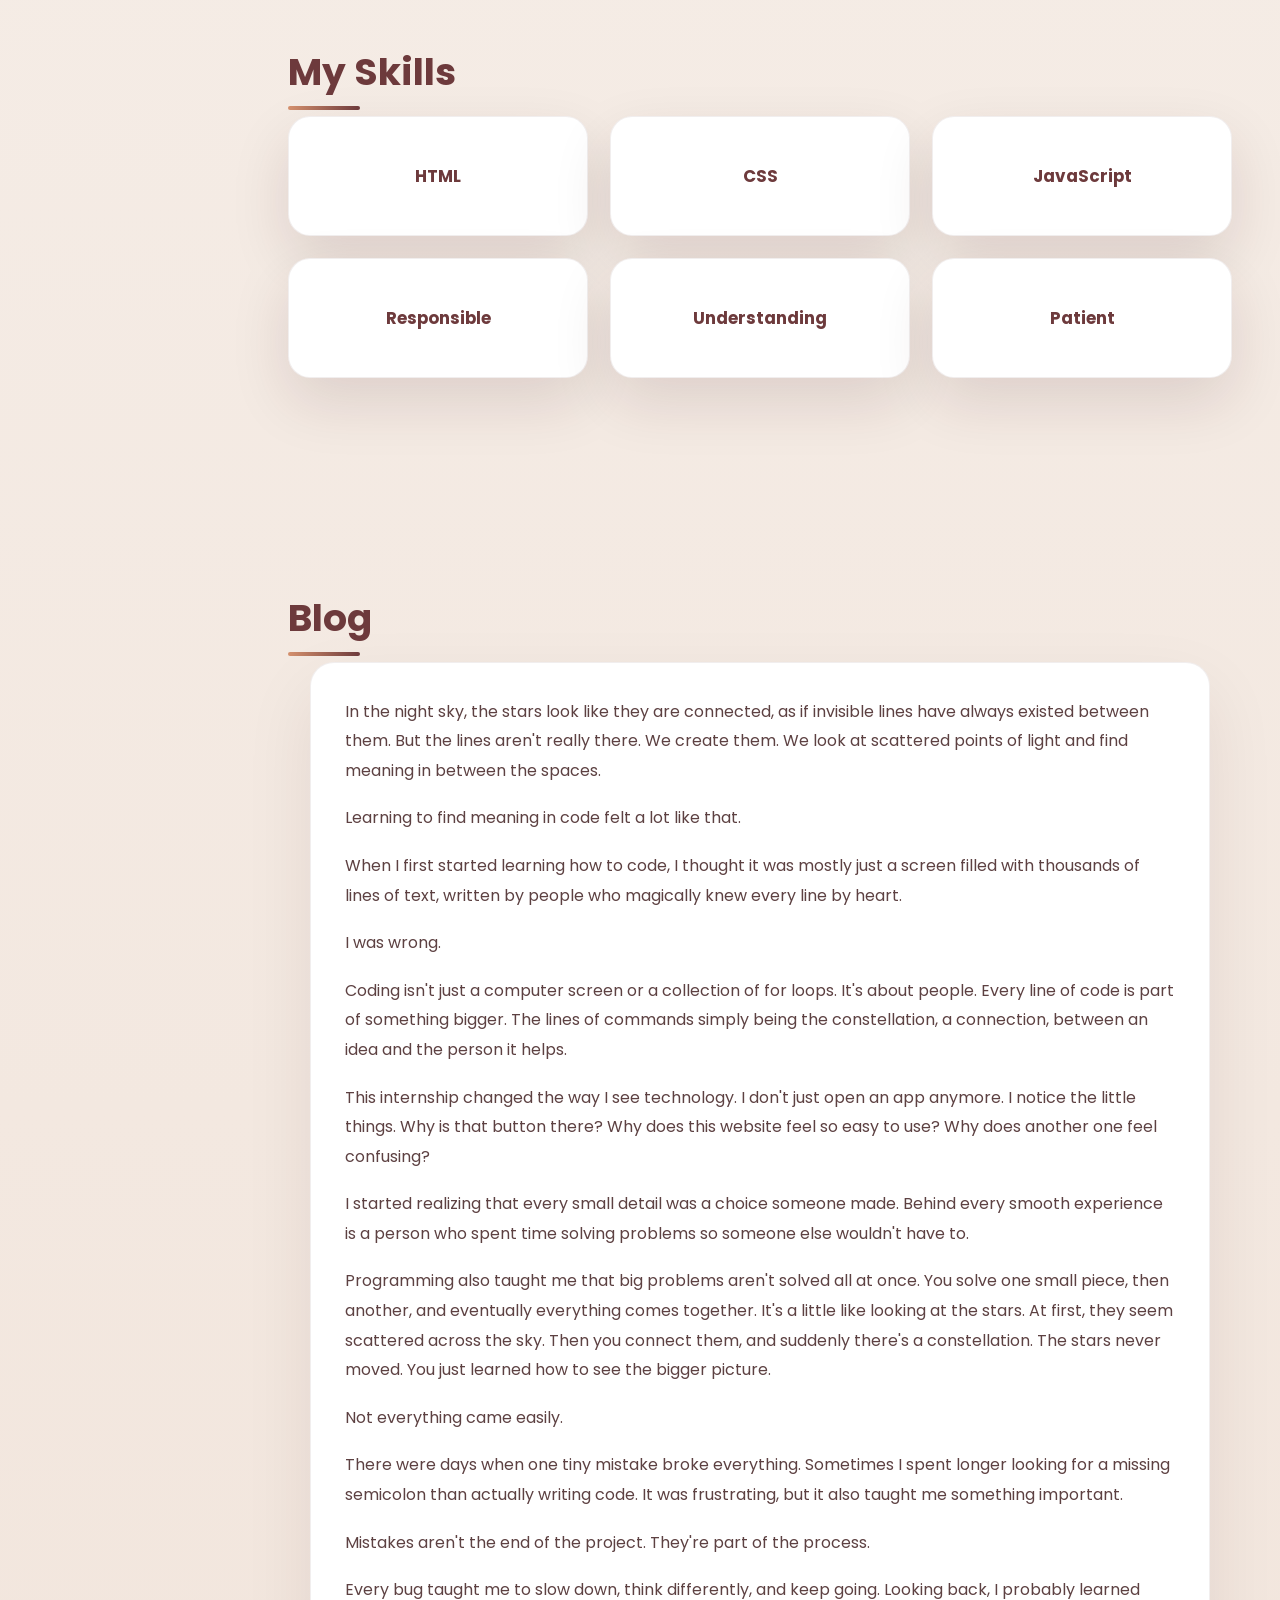
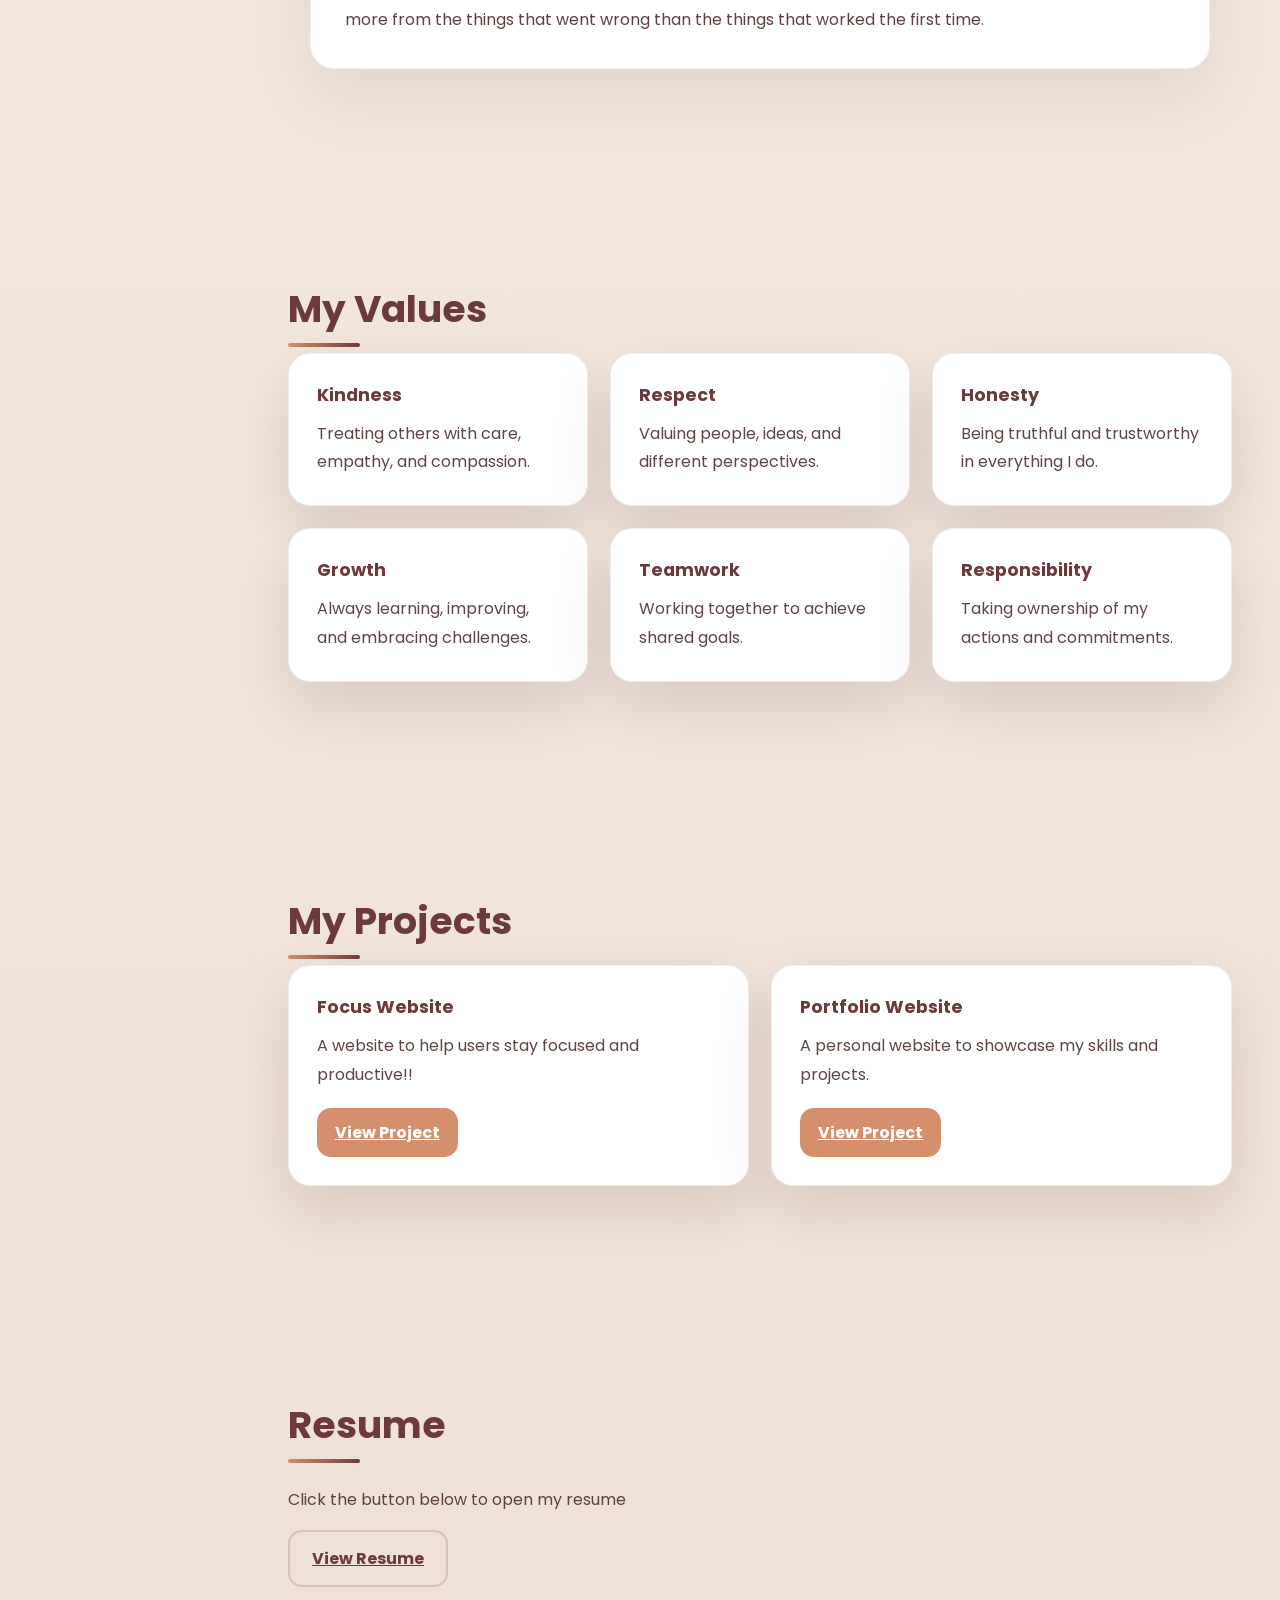
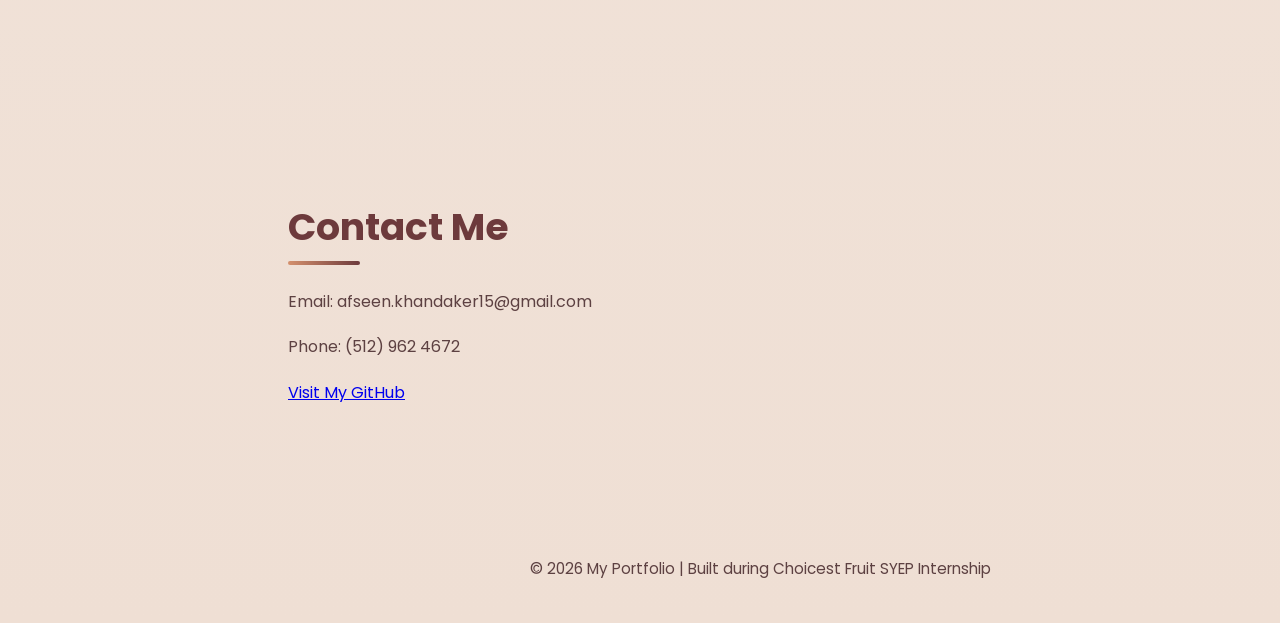
==== commit 53cff682: "add about me" ====
--- a/index.html
+++ b/index.html
@@ -19,32 +19,61 @@
       <a href="#home">home</a>
       <a href="#about">about</a>
       <a href="#skills">skills</a>
+      <a href="#blog">blog</a>
       <a href="#values">values</a>
       <a href="#projects">projects</a>
+      <a href="#resume">resume</a>
       <a href="#contact">contact</a>
     </div>
 
     <div class="theme-wrapper">
       <button id="themeButton" class="theme-button">
-        <span id="themeIcon">☀️</span>
+        <span id="themeIcon">🌙</span>
       </button>
+      <span class="theme-label">click moon to go to dark mode</span>
     </div>
   </nav>
 
   <header id="home" class="hero">
-    <h1>Afseen Khandaker</h1>
-    <p>I am learning web development with Choicest Fruit.</p>
-    <button id="helloButton">Say Hello</button>
+    <div class="hero-content">
+      <h1>Afseen Khandaker</h1>
+      <p>I am learning web development with Choicest Fruit, and I love building websites that feel polished, clear, and welcoming.</p>
+      <div class="hero-buttons">
+        <button id="helloButton">Say Hello</button>
+        <a href="#projects" class="button-link">View Projects</a>
+      </div>
+    </div>
     <p id="message"></p>
   </header>
 
   <section id="about" class="section">
     <h2>About Me</h2>
-    <p>
-      My name is Afseen Khandaker. I am a student at Choicest Fruit SYEP Internship, learning web development.
-       I am passionate about creating beautiful and functional websites, and I am excited to continue growing my skills in this field.
-       I am going to be a junior in the upcoming school year at Lake Travis High School.
-    </p>
+
+    <div class="about-grid two-column">
+      <div class="about-left">
+        <div class="about-card">
+          <h3>Profile</h3>
+          <p>My name is Afseen Khandaker. I am an intern at Choicest Fruit SYEP Internship learning web development. I love technology and I'm excited to continue growing my skills.</p>
+        </div>
+
+        <div class="about-card">
+          <h3>Education</h3>
+          <p>Lake Travis High School — Upcoming Junior (11th grade)</p>
+        </div>
+      </div>
+
+      <div class="about-right">
+        <div class="about-card">
+          <h3>Hobbies</h3>
+          <ul>
+            <li>Playing piano & guitar</li>
+            <li>Painting</li>
+            <li>Baking</li>
+            <li>Journaling</li>
+          </ul>
+        </div>
+      </div>
+    </div>
   </section>
 
   <section id="skills" class="section">
@@ -57,6 +86,24 @@
       <div class="card">Responsible</div>
       <div class="card">Understanding</div>
       <div class="card">Patient</div>
+    </div>
+  </section>
+
+  <section id="blog" class="section blog-section">
+    <h2>Blog</h2>
+    <div class="blog-card">
+      <p class="blog-paragraph">In the night sky, the stars look like they are connected, as if invisible lines have always existed between them. But the lines aren't really there. We create them. We look at scattered points of light and find meaning in between the spaces.</p>
+      <p class="blog-paragraph">Learning to find meaning in code felt a lot like that.</p>
+      <p class="blog-paragraph">When I first started learning how to code, I thought it was mostly just a screen filled with thousands of lines of text, written by people who magically knew every line by heart.</p>
+      <p class="blog-paragraph">I was wrong.</p>
+      <p class="blog-paragraph">Coding isn't just a computer screen or a collection of for loops. It's about people. Every line of code is part of something bigger. The lines of commands simply being the constellation, a connection, between an idea and the person it helps.</p>
+      <p class="blog-paragraph">This internship changed the way I see technology. I don't just open an app anymore. I notice the little things. Why is that button there? Why does this website feel so easy to use? Why does another one feel confusing?</p>
+      <p class="blog-paragraph">I started realizing that every small detail was a choice someone made. Behind every smooth experience is a person who spent time solving problems so someone else wouldn't have to.</p>
+      <p class="blog-paragraph">Programming also taught me that big problems aren't solved all at once. You solve one small piece, then another, and eventually everything comes together. It's a little like looking at the stars. At first, they seem scattered across the sky. Then you connect them, and suddenly there's a constellation. The stars never moved. You just learned how to see the bigger picture.</p>
+      <p class="blog-paragraph">Not everything came easily.</p>
+      <p class="blog-paragraph">There were days when one tiny mistake broke everything. Sometimes I spent longer looking for a missing semicolon than actually writing code. It was frustrating, but it also taught me something important.</p>
+      <p class="blog-paragraph">Mistakes aren't the end of the project. They're part of the process.</p>
+      <p class="blog-paragraph">Every bug taught me to slow down, think differently, and keep going. Looking back, I probably learned more from the things that went wrong than the things that worked the first time.</p>
     </div>
   </section>
     <section id="values" class="section">
@@ -115,6 +162,12 @@
     </div>
   </section>
 
+  <section id="resume" class="section">
+    <h2>Resume</h2>
+    <p>Click the button below to open my resume</p>
+    <a class="button-link" href="https://drive.google.com/file/d/1EfCZPMkOrtNC_ENK2OGYnU-7wJXYsrEv/view?usp=sharing" target="_blank" rel="noopener noreferrer">View Resume</a>
+  </section>
+
   <section id="contact" class="section">
     <h2>Contact Me</h2>
     <p>Email: afseen.khandaker15@gmail.com</p>
--- a/style.css
+++ b/style.css
@@ -1,39 +1,54 @@
 body {
   margin: 0;
   font-family: 'Poppins', sans-serif;
-  background-color: #F4EEE7;
-  color: #361319;
-  transition: all 0.3s ease;
-
-  /* Makes room for sidebar */
-  padding-left: 220px;
+  background: radial-gradient(circle at top left, rgba(212, 144, 109, 0.18), transparent 18%), radial-gradient(circle at 85% 10%, rgba(109, 58, 60, 0.13), transparent 12%), linear-gradient(180deg, #f7f1ec, #efdfd4);
+  color: #362027;
+  min-height: 100vh;
+  transition: background 0.4s ease, color 0.4s ease;
+}
+
+:root {
+  --bg: #f7f1ec;
+  --surface: #ffffff;
+  --surface-soft: #fdf7f2;
+  --text: #362027;
+  --muted: #7c5a57;
+  --accent: #d4906d;
+  --accent-dark: #6d3a3c;
+  --border: #e7d8d0;
+  --shadow: 0 24px 60px rgba(54, 19, 25, 0.12);
+}
+
+* {
+  box-sizing: border-box;
 }
 
 html {
   scroll-behavior: smooth;
 }
 
-/* ===== Navbar ===== */
 .navbar {
   position: fixed;
   left: 0;
   top: 0;
-  width: 220px;
+  width: 240px;
   height: 100vh;
-  background: #361319;
-  color: white;
+  padding: 36px 24px;
   display: flex;
   flex-direction: column;
-  align-items: center;
-  padding-top: 30px;
-  box-sizing: border-box;
+  align-items: flex-start;
+  gap: 24px;
+  background: rgba(54, 19, 25, 0.96);
+  color: #f7f1ec;
+  box-shadow: 8px 0 30px rgba(54, 19, 25, 0.15);
   z-index: 1000;
 }
 
 .logo {
-  color: #C6B39A;
-  margin-bottom: 30px;
-  text-align: center;
+  margin: 0;
+  font-size: 1.35rem;
+  font-weight: 700;
+  color: #f1d9bb;
 }
 
 .nav-links {
@@ -41,371 +56,60 @@
   flex-direction: column;
   width: 100%;
   flex: 1;
+  gap: 10px;
 }
 
 .nav-links a {
-  color: #F4EEE7;
-  text-decoration: none;
-  padding: 15px 20px;
-  text-align: center;
-  font-weight: bold;
-  transition: all 0.3s ease;
-}
-
-/* Mobile menu toggle button */
+  display: inline-flex;
+  justify-content: center;
+  align-items: center;
+  padding: 12px 16px;
+  border-radius: 14px;
+  color: #f7f1ec;
+  font-weight: 600;
+  transition: all 0.25s ease;
+}
+
+.nav-links a:hover {
+  color: #f1d9bb;
+  background: rgba(255, 255, 255, 0.08);
+  transform: translateX(4px);
+}
+
 .menu-toggle {
   display: none;
   background: none;
   border: none;
-  color: #C6B39A;
+  color: #f1d9bb;
   font-size: 1.8rem;
   cursor: pointer;
-  margin-left: 10px;
-}
-
-.nav-links a:hover {
-  color: #C6B39A;
-  background: rgba(255, 255, 255, 0.08);
-  box-shadow: inset 4px 0 #C6B39A;
-}
-
-#themeButton {
-  margin-top: auto;
-  margin-bottom: 30px;
-}
-
-/* ===== Buttons ===== */
-button {
-  background: #6D3A3C;
-  color: white;
-  border: none;
-  padding: 10px 16px;
-  cursor: pointer;
-  border-radius: 8px;
-  transition: all 0.3s ease;
-}
-
-button:hover {
-  background: #7B694E;
-  transform: translateY(-2px);
-}
-
-/* Smaller 'Say Hello' button */
-#helloButton {
-  /* keep height consistent, set explicit width (length) */
-  padding: 6px 8px;
-  font-size: 0.85rem;
-  width: 80px;
-  height: 36px;
-  min-width: unset;
-  border-radius: 6px;
-  white-space: nowrap;
-}
-
-/* Center the Say Hello button */
-#helloButton {
-  display: block;
-  margin: 0.6rem auto 0;
-}
-
-/* ===== Hero ===== */
-.hero {
-  text-align: center;
-  padding: 90px 20px;
-  min-height: 100vh;
-
-  display: flex;
-  flex-direction: column;
-  justify-content: center;
-
-  background: linear-gradient(
-    135deg,
-    #6D3A3C,
-    #361319
-  );
-  color: white;
-}
-
-.hero h1 {
-  font-size: 3rem;
-  margin-bottom: 10px;
-}
-
-/* ===== Sections ===== */
-.section {
-  padding: 60px 30px;
-  text-align: center;
-
-  min-height: 100vh;
-
-  display: flex;
-  flex-direction: column;
-  justify-content: center;
-}
-
-.section h2 {
-  color: #6D3A3C;
-  margin-bottom: 30px;
-}
-
-/* ===== Cards ===== */
-.card-container {
-  display: flex;
-  justify-content: center;
-  gap: 20px;
-  flex-wrap: wrap;
-}
-
-.card,
-.project-card,
-.value-card {
-  background: #FFFFFF;
-  padding: 25px;
-  width: 220px;
-  border-radius: 14px;
-  box-shadow: 0 4px 15px rgba(54, 19, 25, 0.15);
-  transition: all 0.35s ease;
-  border-top: 5px solid #C6B39A;
-}
-
-/* Hover Animation */
-.card:hover,
-.project-card:hover,
-.value-card:hover {
-  transform: translateY(-10px) scale(1.05);
-  box-shadow: 0 10px 25px rgba(54, 19, 25, 0.3);
-}
-
-/* ===== Value Cards ===== */
-.value-card h3 {
-  color: #6D3A3C;
-}
-
-.value-card:nth-child(odd) {
-  border-top-color: #7B694E;
-}
-
-.value-card:nth-child(even) {
-  border-top-color: #6D3A3C;
-}
-
-/* ===== Project Links ===== */
-.project-card a {
-  color: #6D3A3C;
-  text-decoration: none;
-  font-weight: bold;
-}
-
-.project-card a:hover {
-  color: #7B694E;
-}
-
-/* ===== Footer ===== */
-.footer {
-  text-align: center;
-  background: #361319;
-  color: #C6B39A;
-  padding: 20px;
-}
-
-/* ===== Dark Mode ===== */
-.dark {
-  background-color: #280B0F;
-  color: #E7D9C9;
-}
-
-/* Navbar */
-.dark .navbar {
-  background: #1A0609;
-}
-
-.dark .logo {
-  color: #C6B39A;
-}
-
-.dark .nav-links a {
-  color: #E7D9C9;
-}
-
-.dark .nav-links a:hover {
-  color: #C6B39A;
-}
-
-/* Hero */
-.dark .hero {
-  background: linear-gradient(
-    135deg,
-    #361319,
-    #280B0F
-  );
-}
-
-/* Headings */
-.dark .section h2 {
-  color: #C6B39A;
-}
-
-/* Cards */
-.dark .card,
-.dark .project-card,
-.dark .value-card {
-  background: #361319;
-  color: #F4EEE7;
-  border-top: 5px solid #C6B39A;
-  box-shadow: 0 4px 15px rgba(0,0,0,0.4);
-}
-
-.dark .card:hover,
-.dark .project-card:hover,
-.dark .value-card:hover {
-  background: #4A1F25;
-}
-
-/* Links */
-.dark .project-card a {
-  color: #C6B39A;
-}
-
-.dark .project-card a:hover {
-  color: white;
-}
-
-/* Buttons */
-.dark button {
-  background: #7B694E;
-}
-
-.dark button:hover {
-  background: #C6B39A;
-  color: #280B0F;
-}
-
-/* Footer */
-.dark .footer {
-  background: #1A0609;
-  color: #C6B39A;
-}
-
-
-
-/* ===== Mobile ===== */
-@media (max-width: 768px) {
-
-  .navbar {
-    width: 100%;
-    height: auto;
-    position: fixed;
-
-    flex-direction: row;
-    justify-content: space-between;
-    padding: 15px;
-  }
-
-  .menu-toggle {
-    display: block;
-  }
-
-  .logo {
-    margin: 0;
-  }
-
-  .nav-links {
-    flex-direction: row;
-    width: auto;
-  }
-
-  .nav-links a {
-    padding: 10px;
-    font-size: 0.9rem;
-  }
-
-  body {
-    padding-left: 0;
-    padding-top: 80px;
-  }
-
-  #themeButton {
-    margin: 0;
-  }
-
-  .hero,
-  .section {
-    min-height: auto;
-  }
-}
-
-/* Mobile dropdown behavior: hide nav-links by default and show when nav is open */
-@media (max-width: 768px) {
-  .nav-links {
-    display: none;
-    position: absolute;
-    top: 62px;
-    left: 0;
-    right: 0;
-    background: #361319;
-    padding: 10px 0 18px;
-    flex-direction: column;
-    align-items: center;
-    gap: 4px;
-    box-shadow: 0 8px 20px rgba(54,19,25,0.2);
-    z-index: 999;
-  }
-
-  .navbar.nav-open .nav-links {
-    display: flex;
-  }
-
-  .nav-links a {
-    width: 100%;
-    padding: 12px 16px;
-    text-align: center;
-    font-size: 1rem;
-  }
-
-  .hero h1 {
-    font-size: 2rem;
-  }
-
-  .card,
-  .project-card,
-  .value-card {
-    width: min(320px, 90%);
-  }
-
-  .profile-image {
-    width: 140px;
-    max-width: 40%;
-    height: auto;
-    border-radius: 50%;
-    margin: 18px auto 0;
-  }
-}
-
-/* =========================
-   THEME TOGGLE
-========================= */
-
-/* ===== Theme Toggle (ICON ONLY) ===== */
+}
 
 .theme-wrapper {
   display: flex;
   flex-direction: column;
   align-items: center;
-  margin-bottom: 30px;
+  gap: 10px;
+  width: 100%;
 }
 
 .theme-button {
-  background: none;
-  border: none;
-  font-size: 1.8rem;
+  width: 56px;
+  height: 56px;
+  border-radius: 50%;
+  border: 1px solid rgba(255, 255, 255, 0.18);
+  background: rgba(255, 255, 255, 0.08);
+  color: #f1d9bb;
   cursor: pointer;
-  color: #C6B39A;
-
-  transition: transform 0.5s ease, color 0.5s ease;
+  display: grid;
+  place-items: center;
+  font-size: 1.6rem;
+  transition: transform 0.35s ease, background 0.35s ease, color 0.35s ease;
 }
 
 .theme-button:hover {
-  transform: scale(1.2);
+  transform: scale(1.08);
+  background: rgba(255, 255, 255, 0.14);
 }
 
 .theme-button.rotate {
@@ -413,11 +117,488 @@
 }
 
 .theme-label {
-  font-size: 0.75rem;
-  color: #E7D9C9;
-  margin-top: 6px;
+  font-size: 0.78rem;
+  color: #d8c2b6;
   text-align: center;
-  opacity: 0.8;
+  line-height: 1.3;
+  opacity: 0.85;
+}
+
+.hero {
+  margin-left: 240px;
+  min-height: 100vh;
+  padding: 100px 48px 72px;
+  display: flex;
+  align-items: center;
+  position: relative;
+}
+
+.hero::before {
+  content: '';
+  position: absolute;
+  inset: 0;
+  pointer-events: none;
+  background: radial-gradient(circle at 20% 20%, rgba(212, 144, 109, 0.18), transparent 20%), radial-gradient(circle at 85% 10%, rgba(109, 58, 60, 0.12), transparent 14%);
+}
+
+.hero-content {
+  position: relative;
+  max-width: 760px;
+  z-index: 1;
+}
+
+
+.hero h1 {
+  font-size: 3.5rem;
+  line-height: 1.02;
+  margin: 0 0 18px;
+  color: #2d1720;
+}
+
+.hero p {
+  font-size: 1.05rem;
+  line-height: 1.9;
+  color: #5e4040;
+  max-width: 620px;
+  margin: 0 0 28px;
+}
+
+.hero-buttons {
+  display: flex;
+  flex-wrap: wrap;
+  gap: 14px;
+}
+
+button,
+.button-link {
+  font: inherit;
+  border: none;
+  cursor: pointer;
+}
+
+button {
+  padding: 14px 22px;
+  border-radius: 14px;
+  font-weight: 700;
+  background: #6d3a3c;
+  color: #fff;
+  box-shadow: 0 18px 40px rgba(109, 58, 60, 0.2);
+  transition: transform 0.25s ease, box-shadow 0.25s ease, background 0.25s ease;
+}
+
+button:hover {
+  transform: translateY(-2px);
+  box-shadow: 0 22px 42px rgba(109, 58, 60, 0.24);
+}
+
+.button-link {
+  display: inline-flex;
+  align-items: center;
+  justify-content: center;
+  padding: 14px 22px;
+  border-radius: 14px;
+  background: transparent;
+  border: 2px solid rgba(109, 58, 60, 0.18);
+  color: #6d3a3c;
+  font-weight: 700;
+  transition: transform 0.25s ease, background 0.25s ease;
+}
+
+.button-link:hover {
+  background: rgba(109, 58, 60, 0.08);
+  transform: translateY(-2px);
+}
+
+
+.section {
+  margin-left: 240px;
+  padding: 90px 48px;
+  max-width: 1140px;
+}
+
+.section-content {
+  display: grid;
+  gap: 28px;
+}
+
+.section h2 {
+  font-size: 2.35rem;
+  margin-bottom: 16px;
+  color: #6d3a3c;
+  position: relative;
+  display: inline-block;
+}
+
+.section h2::after {
+  content: '';
+  position: absolute;
+  left: 0;
+  bottom: -10px;
+  width: 72px;
+  height: 4px;
+  border-radius: 999px;
+  background: linear-gradient(90deg, #d4906d, #6d3a3c);
+}
+
+.section p {
+  color: #5d4142;
+  font-size: 1rem;
+  line-height: 1.85;
+  max-width: 900px;
+}
+
+/* About grid layout */
+.about-grid {
+  display: grid;
+  grid-template-columns: minmax(280px, 1.2fr) 0.8fr;
+  gap: 20px;
+  align-items: start;
+  margin-top: 18px;
+}
+
+.about-left,
+.about-right {
+  display: flex;
+  flex-direction: column;
+  gap: 14px;
+}
+
+.about-card {
+  background: #fff;
+  padding: 18px;
+  border-radius: 12px;
+  box-shadow: 0 14px 30px rgba(54, 19, 25, 0.06);
+  border-left: 4px solid var(--accent);
+}
+
+.about-card h3 {
+  margin-top: 0;
+  color: #6d3a3c;
+  font-size: 1.05rem;
+}
+
+.about-card ul {
+  margin: 8px 0 0 18px;
+}
+
+@media (max-width: 880px) {
+  .about-grid {
+    grid-template-columns: 1fr;
+  }
+}
+
+.blog-section .blog-card {
+  background: #fff;
+  border-radius: 24px;
+  padding: 34px;
+  box-shadow: 0 28px 70px rgba(54, 19, 25, 0.08);
+  border: 1px solid rgba(82, 47, 46, 0.08);
+  max-width: 900px;
+  margin: 0 auto;
+  text-align: left;
+}
+
+.blog-paragraph {
+  margin: 0 0 18px;
+}
+
+.blog-paragraph:last-child {
+  margin-bottom: 0;
+}
+
+.card-container {
+  display: grid;
+  grid-template-columns: repeat(auto-fit, minmax(220px, 1fr));
+  gap: 22px;
+}
+
+.card,
+.project-card,
+.value-card {
+  background: #fff;
+  padding: 28px;
+  border-radius: 22px;
+  box-shadow: var(--shadow);
+  border: 1px solid rgba(82, 47, 46, 0.08);
+  transition: transform 0.3s ease, box-shadow 0.3s ease;
+}
+
+.card:hover,
+.project-card:hover,
+.value-card:hover {
+  transform: translateY(-8px);
+  box-shadow: 0 28px 70px rgba(54, 19, 25, 0.14);
+}
+
+.card {
+  display: flex;
+  align-items: center;
+  justify-content: center;
+  font-size: 1.05rem;
+  font-weight: 700;
+  color: #6d3a3c;
+  min-height: 120px;
+}
+
+.value-card h3,
+.project-card h3 {
+  margin: 0 0 12px;
+  color: #6d3a3c;
+  font-size: 1.1rem;
+}
+
+.value-card p,
+.project-card p {
+  margin: 0;
+  color: #5f4443;
+  line-height: 1.8;
+}
+
+.project-card a {
+  display: inline-flex;
+  margin-top: 18px;
+  padding: 12px 18px;
+  border-radius: 14px;
+  background: #d4906d;
+  color: #fff;
+  font-weight: 700;
+  transition: background 0.25s ease, transform 0.25s ease;
+}
+
+.project-card a:hover {
+  background: #6d3a3c;
+  transform: translateY(-2px);
+}
+
+.project-card a:focus-visible {
+  outline: 3px solid rgba(212, 144, 109, 0.35);
+  outline-offset: 3px;
+}
+
+
+.footer {
+  margin-left: 240px;
+  padding: 28px 48px;
+  text-align: center;
+  color: #5d4142;
+  font-size: 0.95rem;
+}
+
+.footer span {
+  color: #6d3a3c;
+  font-weight: 700;
+}
+
+.dark {
+  background: #120607;
+  color: #e7d6c9;
+}
+
+.dark .navbar {
+  background: rgba(10, 5, 6, 0.98);
+}
+
+.dark .nav-links a {
+  color: #f5e7cf;
+}
+
+.dark .theme-button {
+  color: #f5e7cf;
+  border-color: rgba(245, 231, 207, 0.24);
+}
+
+.dark .theme-label {
+  color: #e7d6c9;
+}
+
+.dark h1,
+.dark h2,
+.dark h3,
+.dark h4,
+.dark h5,
+.dark h6 {
+  color: #f4e7d3;
+}
+
+.dark .hero p,
+.dark .hero-card p,
+.dark .section p,
+.dark .project-card p,
+.dark .value-card p,
+.dark .blog-paragraph {
+  color: #dcd0c6;
+}
+
+.dark .hero {
+  background: linear-gradient(180deg, #280b10, #120507);
+}
+
+.dark .hero-card {
+  background: rgba(33, 16, 18, 0.78);
+  border-color: rgba(255, 255, 255, 0.14);
+}
+
+.dark .about-card {
+  background: rgba(20, 10, 13, 0.95);
+  border-color: rgba(255, 255, 255, 0.12);
+}
+
+.dark .about-card h3,
+.dark .about-card p,
+.dark .about-card li {
+  color: #e7d6c9;
+}
+
+.dark .blog-card {
+  background: rgba(21, 10, 14, 0.95);
+  border-color: rgba(255, 255, 255, 0.12);
+}
+
+.dark .card,
+.dark .project-card,
+.dark .value-card {
+  background: rgba(31, 14, 19, 0.95);
+  color: #f4eee7;
+  border-color: rgba(255, 255, 255, 0.12);
+  box-shadow: 0 32px 80px rgba(0, 0, 0, 0.35);
+}
+
+.dark .project-card a {
+  background: #c2875d;
+  color: #1d0908;
+}
+
+.dark .project-card a:hover {
+  background: #f3d0b4;
+  color: #1d0908;
+}
+
+.dark .button-link {
+  border-color: rgba(255, 255, 255, 0.18);
+  color: #f4e7d3;
+}
+
+.dark .button-link:hover {
+  background: rgba(255, 255, 255, 0.08);
+}
+
+.dark .footer {
+  color: #c8b49a;
+}
+
+@media (max-width: 1120px) {
+  .hero {
+    margin-left: 0;
+    padding-top: 160px;
+  }
+
+  .section,
+  .footer {
+    margin-left: 0;
+    padding: 72px 28px;
+  }
+
+  .navbar {
+    position: relative;
+    width: 100%;
+    height: auto;
+    flex-direction: row;
+    justify-content: space-between;
+    align-items: center;
+    padding: 18px 24px;
+    box-shadow: 0 10px 30px rgba(54, 19, 25, 0.12);
+  }
+
+  .nav-links {
+    flex-direction: row;
+    flex-wrap: wrap;
+    justify-content: center;
+    position: static;
+    width: auto;
+    background: transparent;
+    box-shadow: none;
+    padding: 0;
+  }
+
+  .nav-links a {
+    padding: 10px 14px;
+    font-size: 0.95rem;
+  }
+
+  .theme-wrapper {
+    flex-direction: row;
+    align-items: center;
+    gap: 12px;
+    margin: 0;
+  }
+
+  body {
+    padding-top: 0;
+  }
+
+  .hero {
+    padding: 130px 28px 40px;
+  }
+}
+
+@media (max-width: 800px) {
+  .hero {
+    padding: 100px 20px 40px;
+  }
+
+  .hero h1 {
+    font-size: 2.5rem;
+  }
+
+  .hero-highlights {
+    grid-template-columns: 1fr;
+  }
+
+  .section,
+  .footer {
+    padding: 60px 18px;
+  }
+
+  .section h2 {
+    font-size: 2rem;
+  }
+}
+
+@media (max-width: 640px) {
+  .navbar {
+    padding: 16px;
+    gap: 14px;
+  }
+
+  .logo {
+    font-size: 1.15rem;
+  }
+
+  .nav-links {
+    gap: 8px;
+  }
+
+  .hero p {
+    font-size: 0.98rem;
+  }
+
+  .hero-buttons {
+    flex-direction: column;
+    align-items: stretch;
+  }
+
+  .card-container {
+    grid-template-columns: 1fr;
+  }
+
+  .hero {
+    padding: 90px 16px 32px;
+  }
+
+  .section,
+  .footer {
+    padding: 54px 16px;
+  }
 }
 
 /* =========================
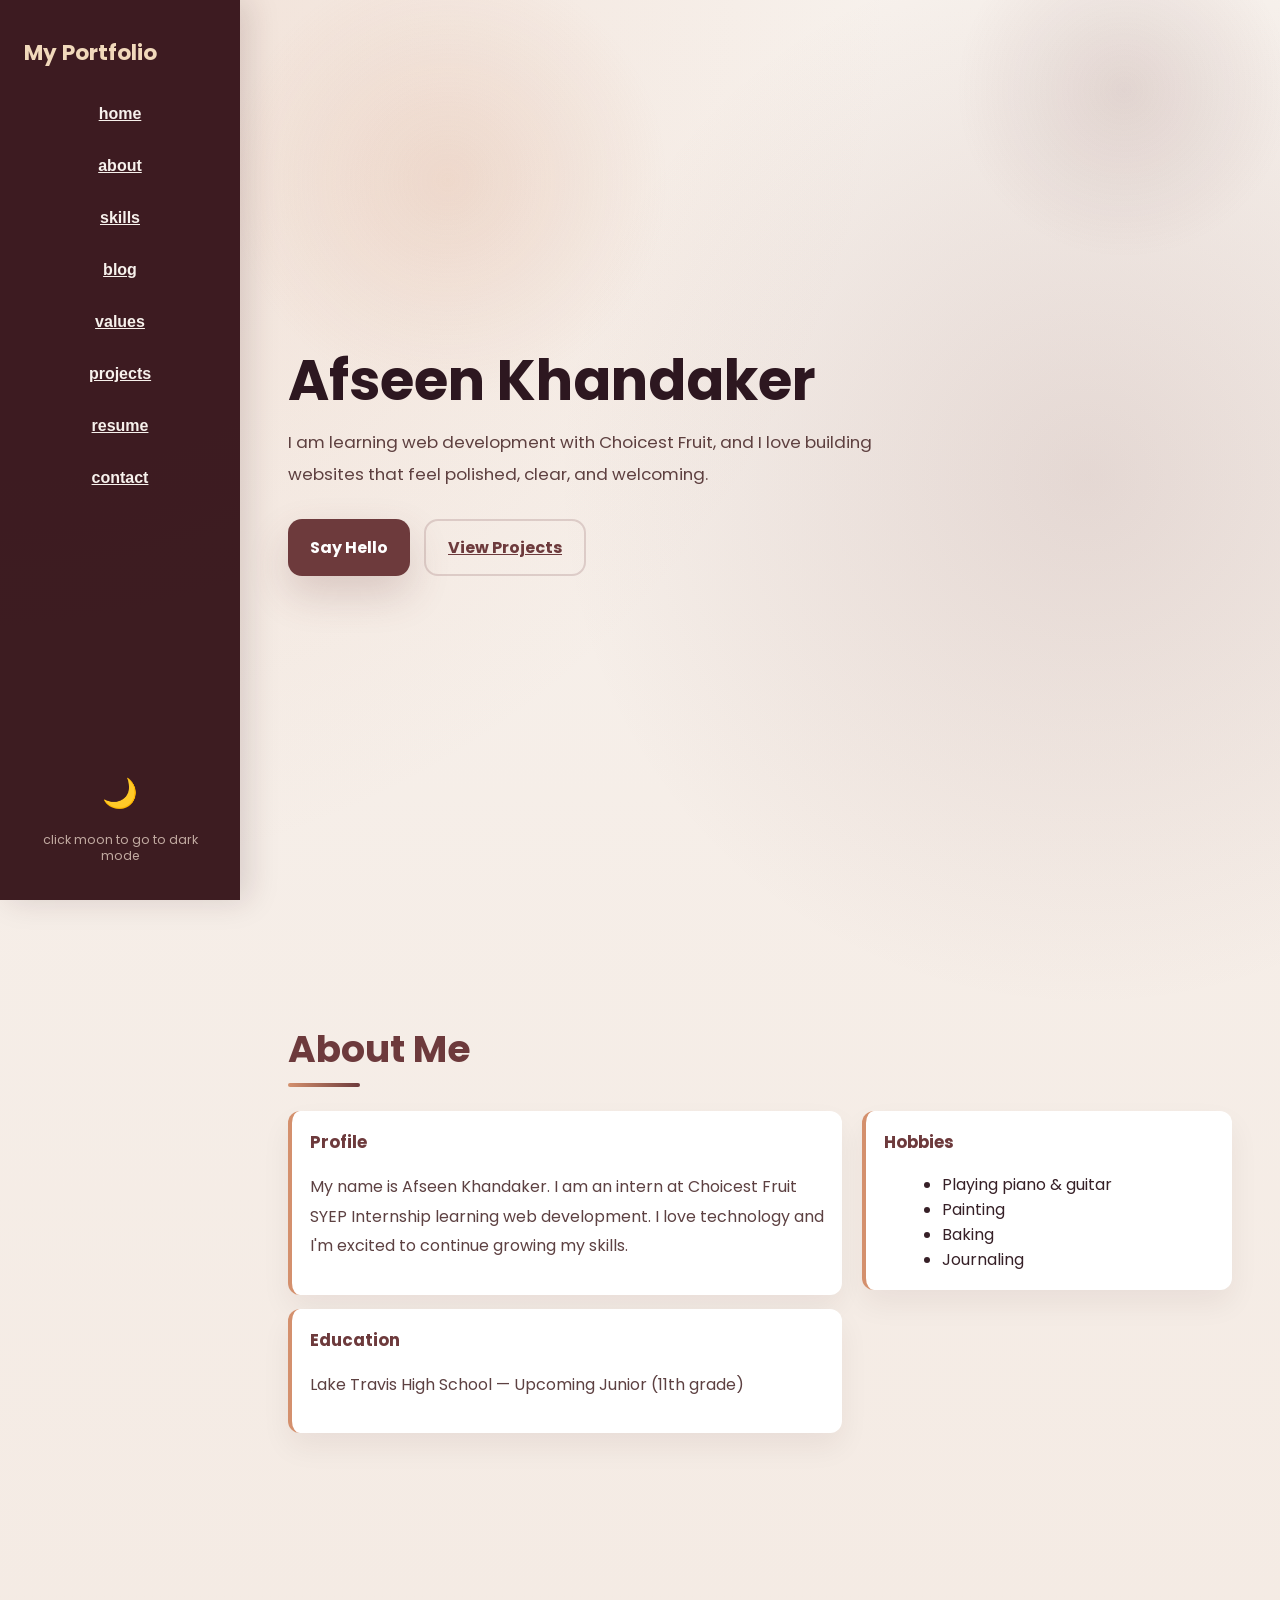
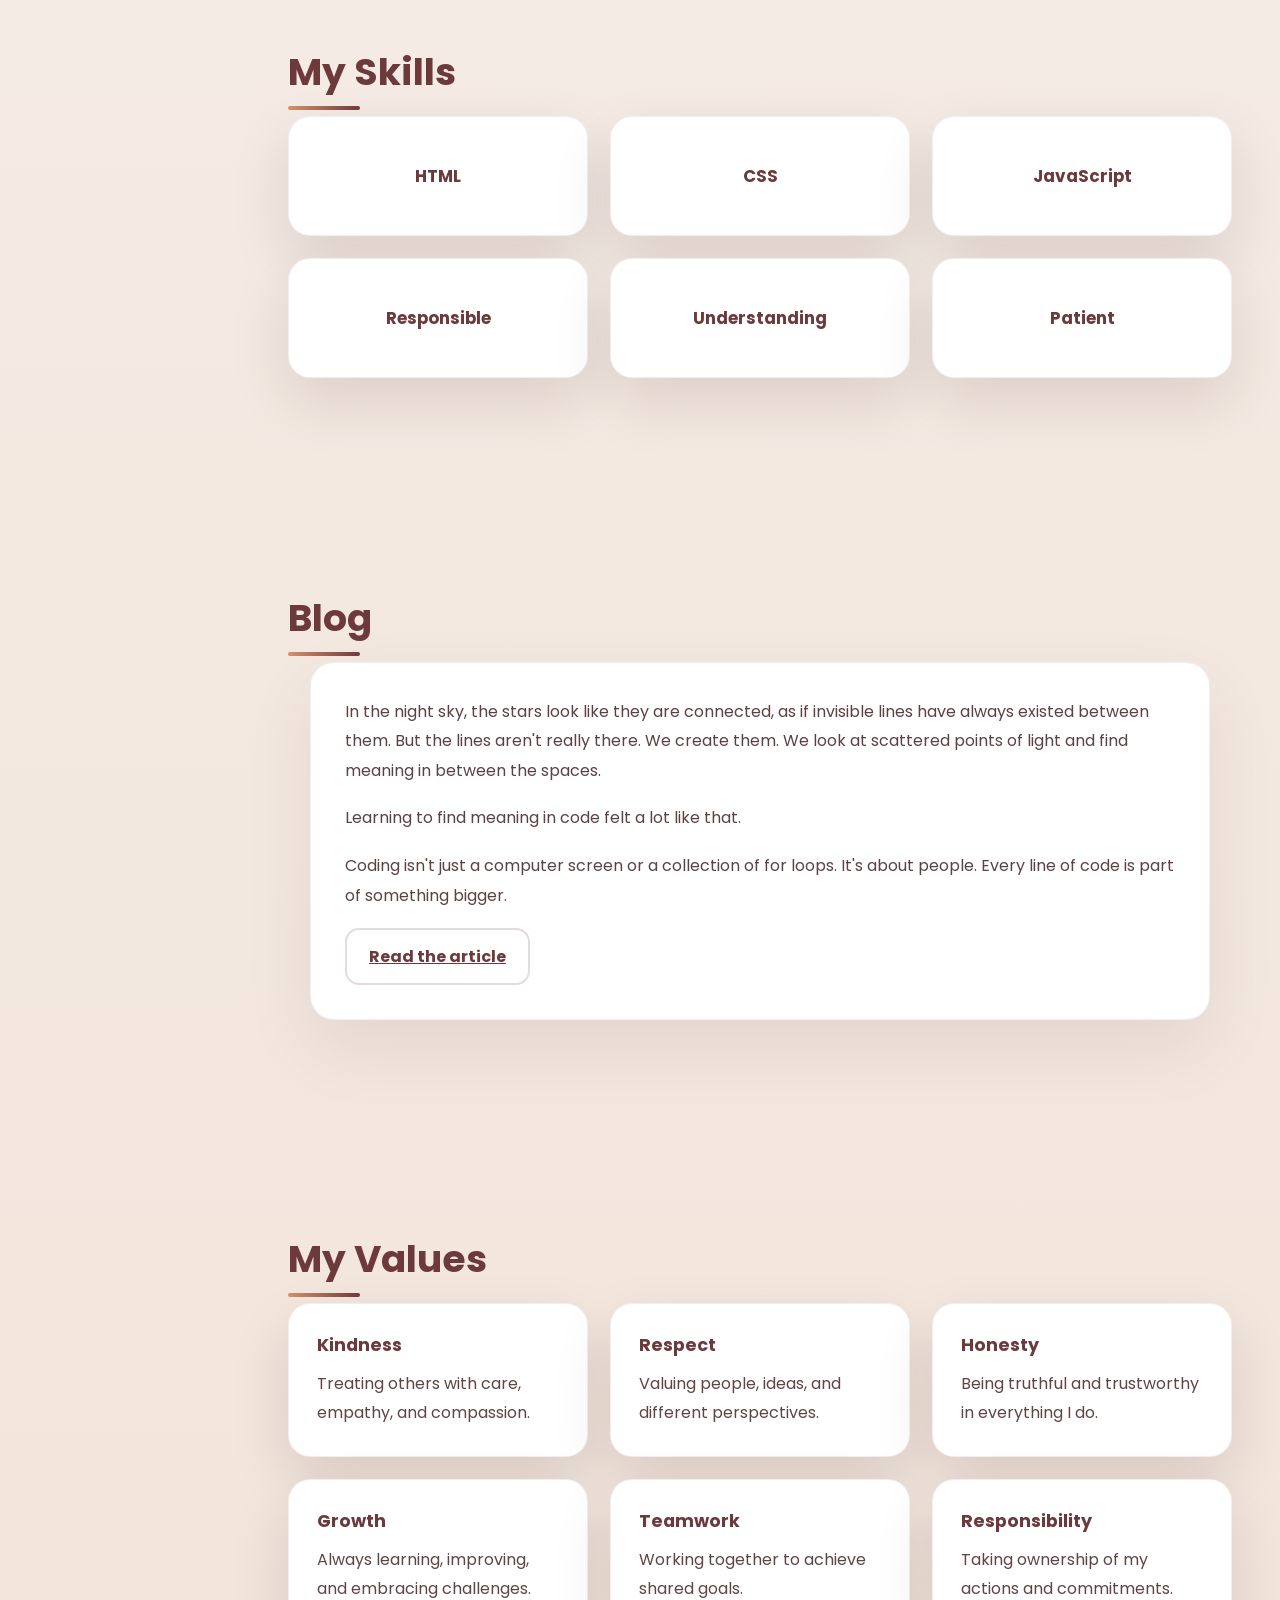
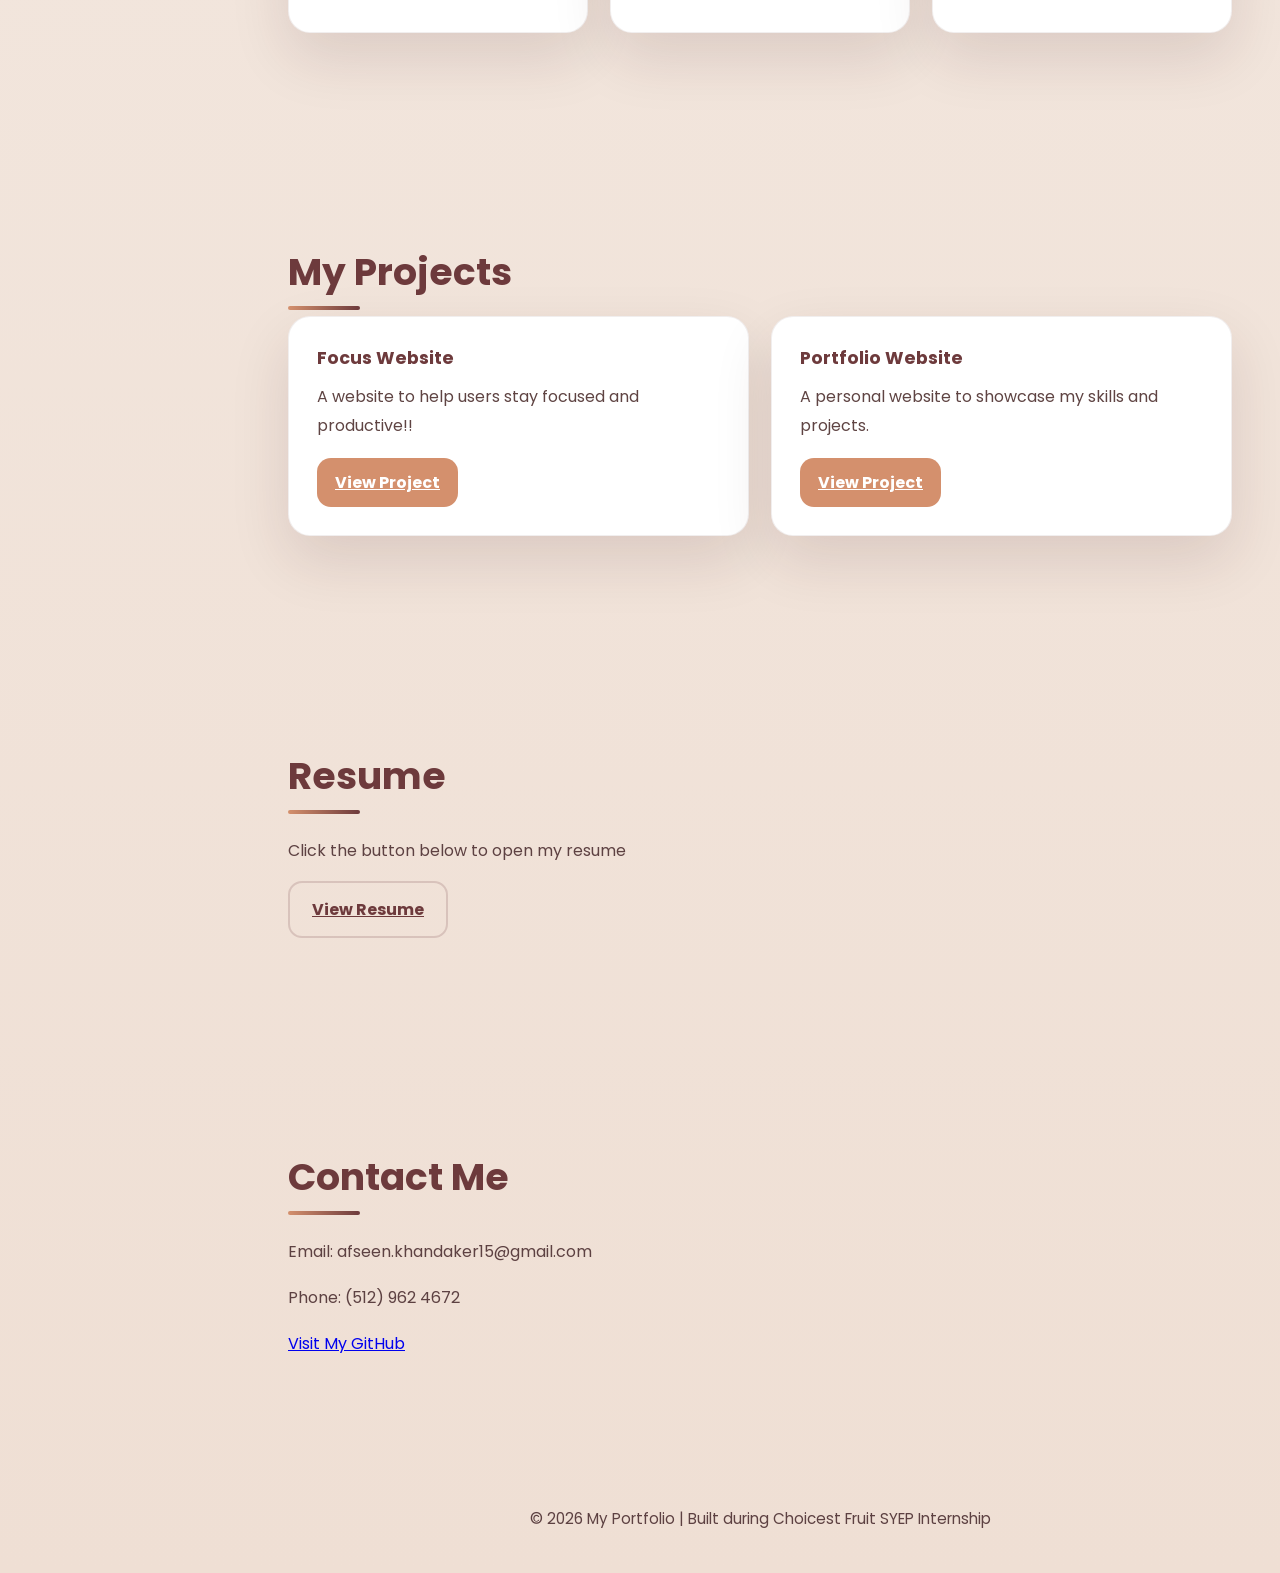
==== commit 4a998ca1: "Fix a few things" ====
--- a/index.html
+++ b/index.html
@@ -19,7 +19,7 @@
       <a href="#home">home</a>
       <a href="#about">about</a>
       <a href="#skills">skills</a>
-      <a href="#blog">blog</a>
+      <a href="article.html">blog</a>
       <a href="#values">values</a>
       <a href="#projects">projects</a>
       <a href="#resume">resume</a>
@@ -94,16 +94,8 @@
     <div class="blog-card">
       <p class="blog-paragraph">In the night sky, the stars look like they are connected, as if invisible lines have always existed between them. But the lines aren't really there. We create them. We look at scattered points of light and find meaning in between the spaces.</p>
       <p class="blog-paragraph">Learning to find meaning in code felt a lot like that.</p>
-      <p class="blog-paragraph">When I first started learning how to code, I thought it was mostly just a screen filled with thousands of lines of text, written by people who magically knew every line by heart.</p>
-      <p class="blog-paragraph">I was wrong.</p>
-      <p class="blog-paragraph">Coding isn't just a computer screen or a collection of for loops. It's about people. Every line of code is part of something bigger. The lines of commands simply being the constellation, a connection, between an idea and the person it helps.</p>
-      <p class="blog-paragraph">This internship changed the way I see technology. I don't just open an app anymore. I notice the little things. Why is that button there? Why does this website feel so easy to use? Why does another one feel confusing?</p>
-      <p class="blog-paragraph">I started realizing that every small detail was a choice someone made. Behind every smooth experience is a person who spent time solving problems so someone else wouldn't have to.</p>
-      <p class="blog-paragraph">Programming also taught me that big problems aren't solved all at once. You solve one small piece, then another, and eventually everything comes together. It's a little like looking at the stars. At first, they seem scattered across the sky. Then you connect them, and suddenly there's a constellation. The stars never moved. You just learned how to see the bigger picture.</p>
-      <p class="blog-paragraph">Not everything came easily.</p>
-      <p class="blog-paragraph">There were days when one tiny mistake broke everything. Sometimes I spent longer looking for a missing semicolon than actually writing code. It was frustrating, but it also taught me something important.</p>
-      <p class="blog-paragraph">Mistakes aren't the end of the project. They're part of the process.</p>
-      <p class="blog-paragraph">Every bug taught me to slow down, think differently, and keep going. Looking back, I probably learned more from the things that went wrong than the things that worked the first time.</p>
+      <p class="blog-paragraph">Coding isn't just a computer screen or a collection of for loops. It's about people. Every line of code is part of something bigger.</p>
+      <a class="button-link" href="article.html">Read the article</a>
     </div>
   </section>
     <section id="values" class="section">
